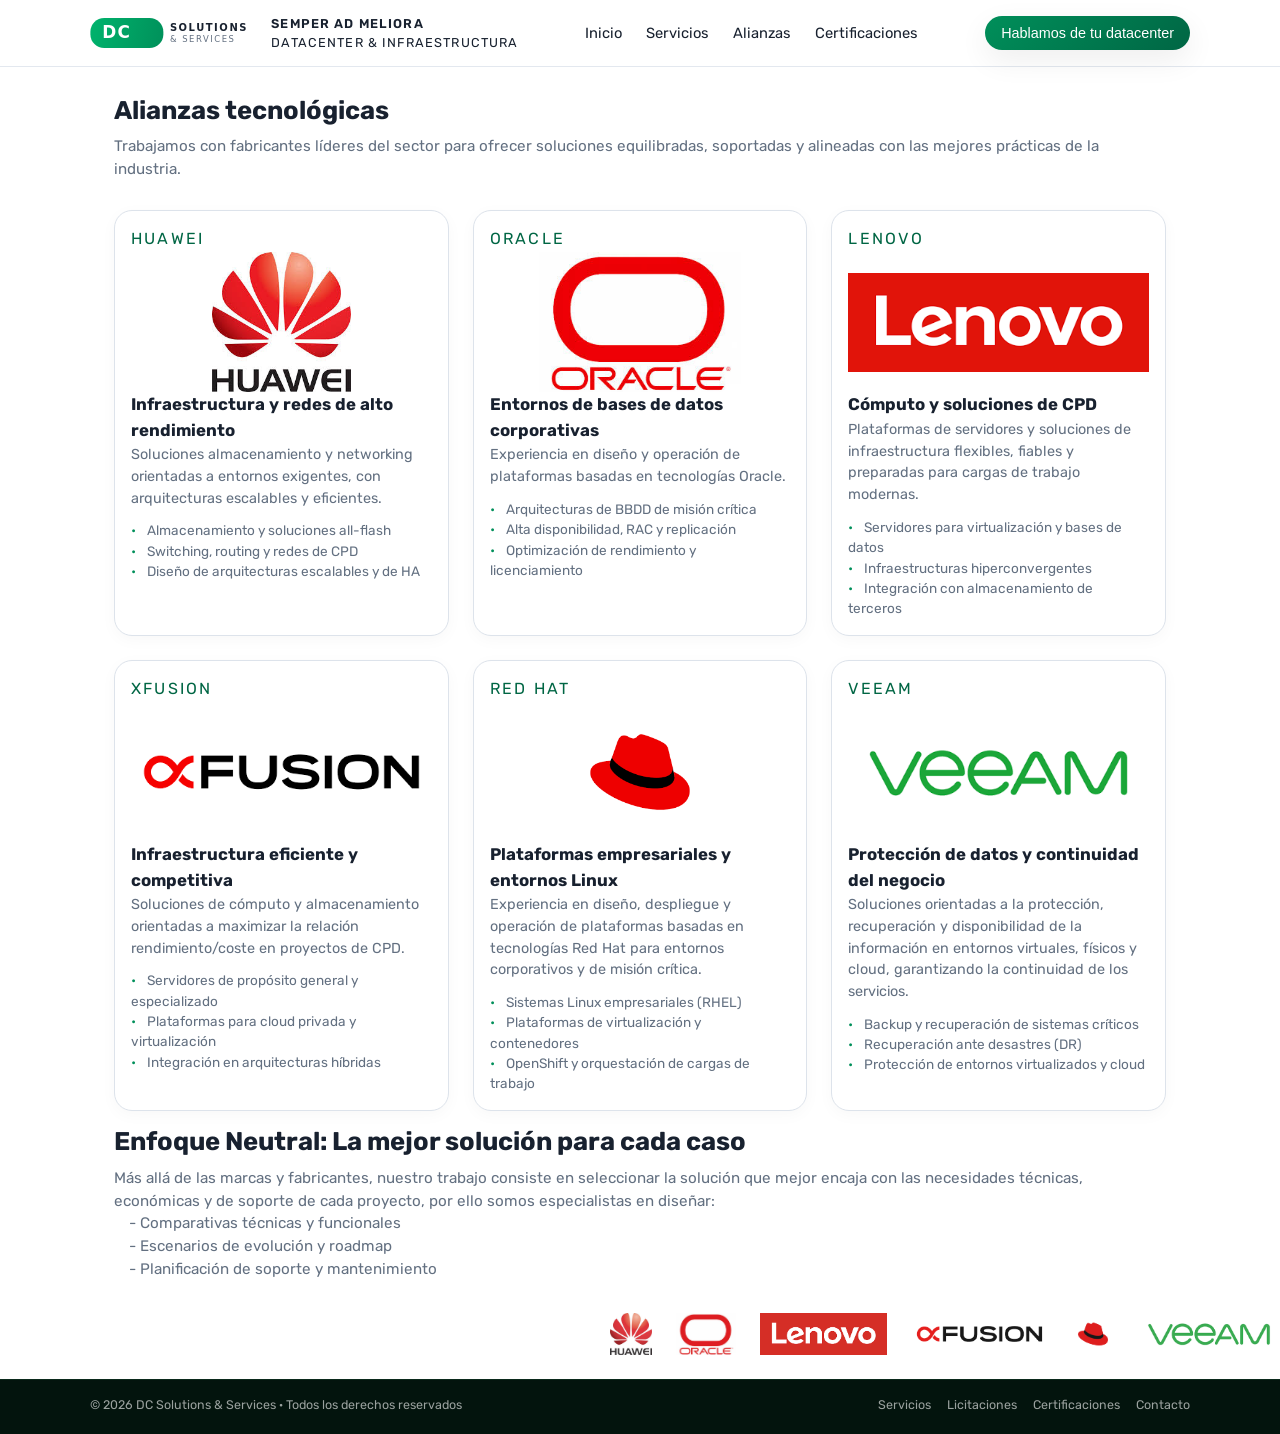
==== alianzas.html @ 4be827ac "Add files via upload" ====
<!DOCTYPE html>
<html lang="es">
<head>
  <meta charset="UTF-8" />
  <title>Alianzas tecnológicas – DC Solutions & Services</title>
  <meta name="viewport" content="width=device-width, initial-scale=1.0" />
  <meta name="description" content="Alianzas y trabajo con fabricantes como Huawei, Oracle, Lenovo y Xfusion para construir soluciones de infraestructura equilibradas." />
  <link rel="preconnect" href="https://fonts.googleapis.com">
  <link rel="preconnect" href="https://fonts.gstatic.com" crossorigin>
  <link href="https://fonts.googleapis.com/css2?family=Rubik:wght@300;400;500;700&display=swap" rel="stylesheet">
  <link rel="stylesheet" href="styles.css" />
</head>
<body>
  <header>
    <div class="container navbar">
      <div class="logo">
        <img src="logo-dcss.svg" alt="DC Solutions &amp; Services" />
        <div class="logo-text">
          <span>Semper Ad Meliora</span>
          <span>Datacenter &amp; Infraestructura</span>
        </div>
      </div>
      <nav>
        <ul>
          <li><a href="index.html">Inicio</a></li>
          <li><a href="servicios.html">Servicios</a></li>
          <li><a href="alianzas.html">Alianzas</a></li>
          <li><a href="certificaciones.html">Certificaciones</a></li>
        </ul>
      </nav>
      <button class="btn-cta" onclick="window.location.href='contacto.html'">
        Hablamos de tu datacenter
      </button>
    </div>
  </header>
  <main>

    <section>
      <div class="container">
        <h1 class="section-title">Alianzas tecnológicas</h1>
        <p class="section-subtitle">
          Trabajamos con fabricantes líderes del sector para ofrecer soluciones equilibradas, soportadas
          y alineadas con las mejores prácticas de la industria.
        </p>

        <div class="grid-3">
          <article class="card">
            <span class="card-tag">Huawei</span>
<div class="alliance-logo-box"><img src="logo-huawei.png" alt="Logo"></div>
            <h3>Infraestructura y redes de alto rendimiento</h3>
            <p>
              Soluciones almacenamiento y networking orientadas a entornos exigentes,
              con arquitecturas escalables y eficientes.
            </p>
            <ul>
              <li>Almacenamiento y soluciones all-flash</li>
              <li>Switching, routing y redes de CPD</li>
			 <li>Diseño de arquitecturas escalables y de HA</li>
            </ul>
          </article>

          <article class="card">
            <span class="card-tag">Oracle</span>
<div class="alliance-logo-box"><img src="logo-oracle.png" alt="Logo"></div>
            <h3>Entornos de bases de datos corporativas</h3>
            <p>
              Experiencia en diseño y operación de plataformas basadas en tecnologías Oracle.
            </p>
            <ul>
              <li>Arquitecturas de BBDD de misión crítica</li>
              <li>Alta disponibilidad, RAC y replicación</li>
              <li>Optimización de rendimiento y licenciamiento</li>
            </ul>
          </article>

          <article class="card">
            <span class="card-tag">Lenovo</span>
<div class="alliance-logo-box"><img src="logo-lenovo.png" alt="Logo"></div>
            <h3>Cómputo y soluciones de CPD</h3>
            <p>
              Plataformas de servidores y soluciones de infraestructura flexibles, fiables y preparadas
              para cargas de trabajo modernas.
            </p>
            <ul>
              <li>Servidores para virtualización y bases de datos</li>
              <li>Infraestructuras hiperconvergentes</li>
              <li>Integración con almacenamiento de terceros</li>
            </ul>
          </article>

          <article class="card">
            <span class="card-tag">Xfusion</span>
<div class="alliance-logo-box"><img src="logo-xfusion.png" alt="Logo"></div>
            <h3>Infraestructura eficiente y competitiva</h3>
            <p>
              Soluciones de cómputo y almacenamiento orientadas a maximizar la relación
              rendimiento/coste en proyectos de CPD.
            </p>
            <ul>
              <li>Servidores de propósito general y especializado</li>
              <li>Plataformas para cloud privada y virtualización</li>
              <li>Integración en arquitecturas híbridas</li>
            </ul>
          </article>
          <article class="card">
            <span class="card-tag">Red Hat</span>
<div class="alliance-logo-box"><img src="logo-redhat.png" alt="Logo"></div>
            <h3>Plataformas empresariales y entornos Linux</h3>
            <p>
              Experiencia en diseño, despliegue y operación de plataformas basadas en tecnologías Red Hat para entornos corporativos y de misión crítica.
            </p>
            <ul>
              <li>Sistemas Linux empresariales (RHEL)</li>
              <li>Plataformas de virtualización y contenedores</li>
              <li>OpenShift y orquestación de cargas de trabajo</li>
            </ul>
          </article>
		            <article class="card">
            <span class="card-tag">Veeam</span>
<div class="alliance-logo-box"><img src="logo-veeam.png" alt="Logo"></div>
            <h3>Protección de datos y continuidad del negocio</h3>
            <p>
              Soluciones orientadas a la protección, recuperación y disponibilidad de la información en entornos virtuales, físicos y cloud, garantizando la continuidad de los servicios.
            </p>
            <ul>
              <li>Backup y recuperación de sistemas críticos</li>
              <li>Recuperación ante desastres (DR)</li>
              <li>Protección de entornos virtualizados y cloud</li>
            </ul>
          </article>
		  
        </div>

	    <h1 class="section-title">Enfoque Neutral: La mejor solución para cada caso</h1>
        <p class="section-subtitle">
              Más allá de las marcas y fabricantes, nuestro trabajo consiste en seleccionar la solución que mejor
              encaja con las necesidades técnicas, económicas y de soporte de cada proyecto, por ello somos especialistas en diseñar:
              <br>&emsp;- Comparativas técnicas y funcionales
              <br>&emsp;- Escenarios de evolución y roadmap
              <br>&emsp;- Planificación de soporte y mantenimiento
            </ul>
            </p>

      </div>
	          <div class="alliances-logos">
          <img src="logo-huawei.png" alt="Huawei" />
          <img src="logo-oracle.png" alt="Oracle" />
          <img src="logo-lenovo.png" alt="Lenovo" />
          <img src="logo-xfusion.png" alt="Xfusion" />
		  <img src="logo-redhat.png" alt="Red Hat" />
          <img src="logo-veeam.png" alt="Veeam" />
        </div>
    </section>

  </main>
  <footer>
    <div class="container footer-inner">
      <div>
        © <span id="year"></span> DC Solutions &amp; Services · Todos los derechos reservados
      </div>
      <div class="footer-links">
        <a href="servicios.html">Servicios</a>
        <a href="licitaciones.html">Licitaciones</a>
        <a href="certificaciones.html">Certificaciones</a>
        <a href="contacto.html">Contacto</a>
      </div>
    </div>
  </footer>
  <script>
    document.getElementById("year").textContent = new Date().getFullYear();
  </script>
</body>
</html>
---- styles.css ----
:root {
  --green-main: #008f5a;
  --green-dark: #006644;
  --bg-light: #f5f7f9;
  --text-main: #18212f;
  --text-soft: #637081;
  --border-soft: #dde3eb;
  --shadow-soft: 0 10px 30px rgba(0,0,0,0.07);
  --radius-lg: 18px;
  --radius-xl: 26px;
  --transition: all 0.25s ease;
}

* {
  box-sizing: border-box;
  margin: 0;
  padding: 0;
}

body {
  font-family: "Rubik", system-ui, -apple-system, BlinkMacSystemFont, "Segoe UI", sans-serif;
  color: var(--text-main);
  background-color: white;
  line-height: 1.5;
}

img {
  max-width: 100%;
  height: auto;
  display: block;
}

a {
  text-decoration: none;
  color: inherit;
}

.container {
  width: 100%;
  max-width: 1100px;
  margin: 0 auto;
  padding: 0 1.5rem;
}

header {
  position: sticky;
  top: 0;
  z-index: 10;
  background: rgba(255,255,255,0.96);
  backdrop-filter: blur(12px);
  border-bottom: 1px solid rgba(221,227,235,0.8);
}

.navbar {
  display: flex;
  align-items: center;
  justify-content: space-between;
  padding: 0.8rem 0;
  gap: 1rem;
}

.logo {
  display: flex;
  align-items: center;
  gap: 0.75rem;
}

.logo img {
  height: 40px;
}

.logo-text {
  display: flex;
  flex-direction: column;
  font-size: 0.8rem;
  text-transform: uppercase;
  letter-spacing: 0.09em;
}

.logo-text span:first-child {
  font-weight: 600;
}

nav ul {
  display: flex;
  gap: 1.5rem;
  list-style: none;
  font-size: 0.92rem;
}

nav a {
  position: relative;
  padding-bottom: 0.15rem;
}

nav a::after {
  content: "";
  position: absolute;
  left: 0;
  bottom: 0;
  width: 0;
  height: 2px;
  border-radius: 999px;
  background: var(--green-main);
  transition: width 0.2s ease;
}

nav a:hover::after {
  width: 100%;
}

.btn-cta {
  padding: 0.55rem 1rem;
  border-radius: 999px;
  border: none;
  background: linear-gradient(135deg, var(--green-main), var(--green-dark));
  color: white;
  font-size: 0.9rem;
  font-weight: 500;
  cursor: pointer;
  box-shadow: var(--shadow-soft);
  transition: var(--transition);
  white-space: nowrap;
}

.btn-cta:hover {
  transform: translateY(-1px);
  box-shadow: 0 14px 36px rgba(0,0,0,0.12);
}

main {
  scroll-behavior: smooth;
}

section {
  padding: 1.5rem 0;
}

/* Hero */
.hero {
  background: radial-gradient(circle at top left, #e0f4ec 0, #ffffff 50%);
}

.hero-grid {
  display: grid;
  grid-template-columns: minmax(0, 1.2fr) minmax(0, 1fr);
  gap: 2rem;
  align-items: center;
  padding: 1rem 0 1rem;
}

.hero-eyebrow {
  text-transform: uppercase;
  font-size: 0.8rem;
  letter-spacing: 0.14em;
  color: var(--green-dark);
  font-weight: 600;
  margin-bottom: 0.4rem;
}

.hero-title {
  font-size: clamp(2.1rem, 3.3vw, 3rem);
  line-height: 1.1;
  margin-bottom: 0.8rem;
}

.hero-title span.dc {
  font-weight: 800;
  color: var(--green-main);
  letter-spacing: 0.05em;
}

.hero-subtitle {
  color: var(--text-soft);
  font-size: 0.98rem;
  max-width: 36rem;
  margin-bottom: 0.9rem;
}

.hero-extra {
  color: var(--text-soft);
  font-size: 0.9rem;
  margin-bottom: 1.5rem;
}

.hero-actions {
  display: flex;
  flex-wrap: wrap;
  gap: 0.8rem;
  align-items: center;
  margin-bottom: 1.5rem;
}

.btn-ghost {
  padding: 0.55rem 1rem;
  border-radius: 999px;
  border: 1px solid var(--border-soft);
  background: white;
  font-size: 0.9rem;
  color: var(--text-soft);
  cursor: pointer;
  transition: var(--transition);
}

.btn-ghost2 {
  font-size: 0.9rem;
  color: var(--text-soft);
  cursor: pointer;
  transition: var(--transition);
  padding: 0.2rem 0.7rem;
  border-radius: 999px;
  background: rgba(0,143,90,0.07);
  border: 1px dashed rgba(0,143,90,0.3);
  box-shadow: var(--shadow-soft);
  transition: var(--transition);
}

.btn-ghost:hover {
  border-color: var(--green-main);
  color: var(--green-dark);
  transform: translateY(-1px);
}

.hero-badges {
  display: flex;
  flex-wrap: wrap;
  gap: 0.7rem;
  font-size: 0.78rem;
  color: var(--text-soft);
}

.hero-badge {
  padding: 0.2rem 0.7rem;
  border-radius: 999px;
  background: rgba(0,143,90,0.07);
  border: 1px dashed rgba(0,143,90,0.3);
}

.hero-card {
  background: white;
  padding: 1.5rem;
  border-radius: var(--radius-xl);
  box-shadow: var(--shadow-soft);
  border: 1px solid rgba(221,227,235,0.7);
}

.hero-card-title {
  font-size: 0.9rem;
  font-weight: 600;
  margin-bottom: 1rem;
  display: flex;
  align-items: center;
  gap: 0.4rem;
}

.dot {
  width: 8px;
  height: 8px;
  border-radius: 999px;
  background: var(--green-main);
}

.hero-metrics {
  display: grid;
  grid-template-columns: repeat(2, minmax(0, 1fr));
  gap: 1rem;
  margin-bottom: 1.2rem;
}

.metric {
  padding: 0.8rem;
  border-radius: 14px;
  background: var(--bg-light);
  font-size: 0.8rem;
}

.metric strong {
  display: block;
  font-size: 1.1rem;
  margin-bottom: 0.1rem;
}

.hero-note {
  font-size: 0.78rem;
  color: var(--text-soft);
}

/* Sections */
.section-title {
  font-size: 1.6rem;
  margin-bottom: 0.4rem;
}

.section-subtitle {
  color: var(--text-soft);
  font-size: 0.95rem;
  /* max-width: 30rem; */
  margin-bottom: 1.8rem;
}

/* Cards / grids */
.grid-3 {
  display: grid;
  grid-template-columns: repeat(3, minmax(0, 1fr));
  gap: 1.5rem;
  margin-bottom: 0.7rem;
}

.card {
  background: white;
  border-radius: var(--radius-lg);
  border: 1px solid var(--border-soft);
  padding: 1rem;
  box-shadow: 0 4px 16px rgba(0,0,0,0.03);
  transition: var(--transition);
}

.card:hover {
  transform: translateY(-4px);
  box-shadow: 0 10px 30px rgba(0,0,0,0.08);
  border-color: rgba(0,143,90,0.35);
}

.card-tag {
  display: inline-block;
  font-size: 1.0rem;
  text-transform: uppercase;
  letter-spacing: 0.14em;
  color: var(--green-dark);
  margin-bottom: 0.1rem;
}

.card h3 {
  font-size: 1.05rem;
  margin-bottom: 0.1rem;
}

.card p {
  font-size: 0.9rem;
  color: var(--text-soft);
  margin-bottom: 0.7rem;
}

.card ul {
  list-style: none;
  font-size: 0.85rem;
  color: var(--text-soft);
}

.card ul li::before {
  content: "•";
  color: var(--green-main);
  display: inline-block;
  width: 1rem;
}

/* Licitaciones / steps */
.licitaciones-bg {
  background: var(--bg-light);
}

.pill-row {
  display: flex;
  flex-wrap: wrap;
  gap: 0.6rem;
  font-size: 0.8rem;
  margin-top: 0.6rem;
}

.pill {
  padding: 0.25rem 0.8rem;
  border-radius: 999px;
  background: white;
  border: 1px dashed var(--border-soft);
}

.steps {
  display: grid;
  grid-template-columns: minmax(0, 1.2fr) minmax(0, 1fr);
  gap: 2rem;
  align-items: flex-start;
}

.steps-list {
  list-style: none;
  counter-reset: steps;
}

.steps-list li {
  counter-increment: steps;
  margin-bottom: 1.1rem;
  padding-left: 2.3rem;
  position: relative;
}

.steps-list li::before {
  content: counter(steps);
  position: absolute;
  left: 0;
  top: 0.1rem;
  width: 1.6rem;
  height: 1.6rem;
  border-radius: 999px;
  background: rgba(0,143,90,0.1);
  color: var(--green-dark);
  display: flex;
  align-items: center;
  justify-content: center;
  font-size: 0.85rem;
  font-weight: 600;
}

.steps-list h3 {
  font-size: 0.98rem;
  margin-bottom: 0.2rem;
}

.steps-list p {
  font-size: 0.9rem;
  color: var(--text-soft);
}

.steps-card {
  background: white;
  padding: 1.4rem;
  border-radius: var(--radius-lg);
  border: 1px solid var(--border-soft);
  box-shadow: var(--shadow-soft);
  font-size: 0.87rem;
  color: var(--text-soft);
}

/* Contacto */
.contact {
  background: #051c13;
  color: white;
}

.contact-grid {
  display: grid;
  grid-template-columns: minmax(0, 1.1fr) minmax(0, 1fr);
  gap: 2rem;
  align-items: flex-start;
}

.contact p {
  color: rgba(255,255,255,0.8);
}

.contact-form {
  background: rgba(0,0,0,0.35);
  border-radius: var(--radius-lg);
  padding: 1.5rem;
  border: 1px solid rgba(255,255,255,0.08);
  box-shadow: 0 12px 32px rgba(0,0,0,0.4);
}

.field {
  margin-bottom: 0.9rem;
}

.field label {
  display: block;
  font-size: 0.8rem;
  margin-bottom: 0.2rem;
  color: rgba(255,255,255,0.9);
}

.field input,
.field textarea {
  width: 100%;
  border-radius: 999px;
  border: 1px solid rgba(255,255,255,0.16);
  background: rgba(2,34,23,0.9);
  color: white;
  padding: 0.55rem 0.9rem;
  font-size: 0.9rem;
  outline: none;
  transition: var(--transition);
}

.field textarea {
  border-radius: 16px;
  min-height: 90px;
  resize: vertical;
  line-height: 1.4;
}

.field input::placeholder,
.field textarea::placeholder {
  color: rgba(255,255,255,0.45);
}

.field input:focus,
.field textarea:focus {
  border-color: var(--green-main);
  box-shadow: 0 0 0 1px var(--green-main);
}

.btn-cta.dark {
  background: linear-gradient(135deg, #00b46d, #00e083);
  box-shadow: 0 12px 28px rgba(0,0,0,0.4);
  width: 100%;
  justify-content: center;
  text-align: center;
  display: inline-block;
  margin-top: 0.2rem;
}

/* Alianzas logos */
.alliances-logos {
  display: flex;
  flex-wrap: wrap;
  gap: 1.5rem;
  align-items: center;
  margin-top: 2rem;
  justify-content: flex-end;
}

.alliances-logos img {
  height: 42px;
  filter: saturate(0.9);
  opacity: 0.9;
  transition: transform 0.2s ease, box-shadow 0.2s ease, opacity 0.2s ease;
}

.alliances-logos img:hover {
  transform: translateY(-2px);
  opacity: 1;
  box-shadow: 0 8px 20px rgba(0,0,0,0.12);
  border-radius: 999px;
}

/* Certificaciones */
.cert-grid {
  display: grid;
  grid-template-columns: repeat(3, minmax(0, 1fr));
  gap: 1.5rem;
}

.cert-logos-row {
  display: flex;
  flex-wrap: wrap;
  gap: 1.2rem;
  align-items: center;
  margin-top: 1.8rem;
  justify-content: flex-end;
}

.cert-logos-row img {
  height: 44px;
  opacity: 0.95;
  transition: transform 0.2s ease, opacity 0.2s ease;
}

.cert-logos-row img:hover {
  transform: translateY(-2px);
  opacity: 1;
}

.alliance-logo-box {
  width: 100%;
  height: 140px;
  display: flex;
  align-items: center;
  justify-content: center;
  margin-bottom: 0rem;
  background: #ffffff;
  border: 0px solid #dde3eb;
  border-radius: 5px;
  padding: 0.0rem;
}
.alliance-logo-box img {
  max-height: 100%;
  max-width: 100%;
  object-fit: contain;
}

/* Footer */
footer {
  border-top: 1px solid #0b2a1c;
  background: #03140d;
  color: rgba(255,255,255,0.6);
  font-size: 0.78rem;
}

.footer-inner {
  padding: 1rem 0 1.2rem;
  display: flex;
  align-items: center;
  justify-content: space-between;
  gap: 1rem;
  flex-wrap: wrap;
}

.footer-links {
  display: flex;
  gap: 1rem;
  flex-wrap: wrap;
}

.footer-links a {
  color: rgba(255,255,255,0.6);
}

/* Responsive */
@media (max-width: 900px) {
  .hero-grid,
  .steps,
  .contact-grid {
    grid-template-columns: minmax(0, 1fr);
  }

  .hero-card {
    margin-top: 0.8rem;
  }

  .grid-3 {
    grid-template-columns: repeat(2, minmax(0, 1fr));
  }

  .cert-grid {
    grid-template-columns: minmax(0, 1fr);
  }
}

@media (max-width: 720px) {
  nav ul {
    display: none;
  }

  .navbar {
    flex-wrap: wrap;
  }

  section {
    padding: 3rem 0;
  }

  .grid-3 {
    grid-template-columns: minmax(0, 1fr);
  }
}
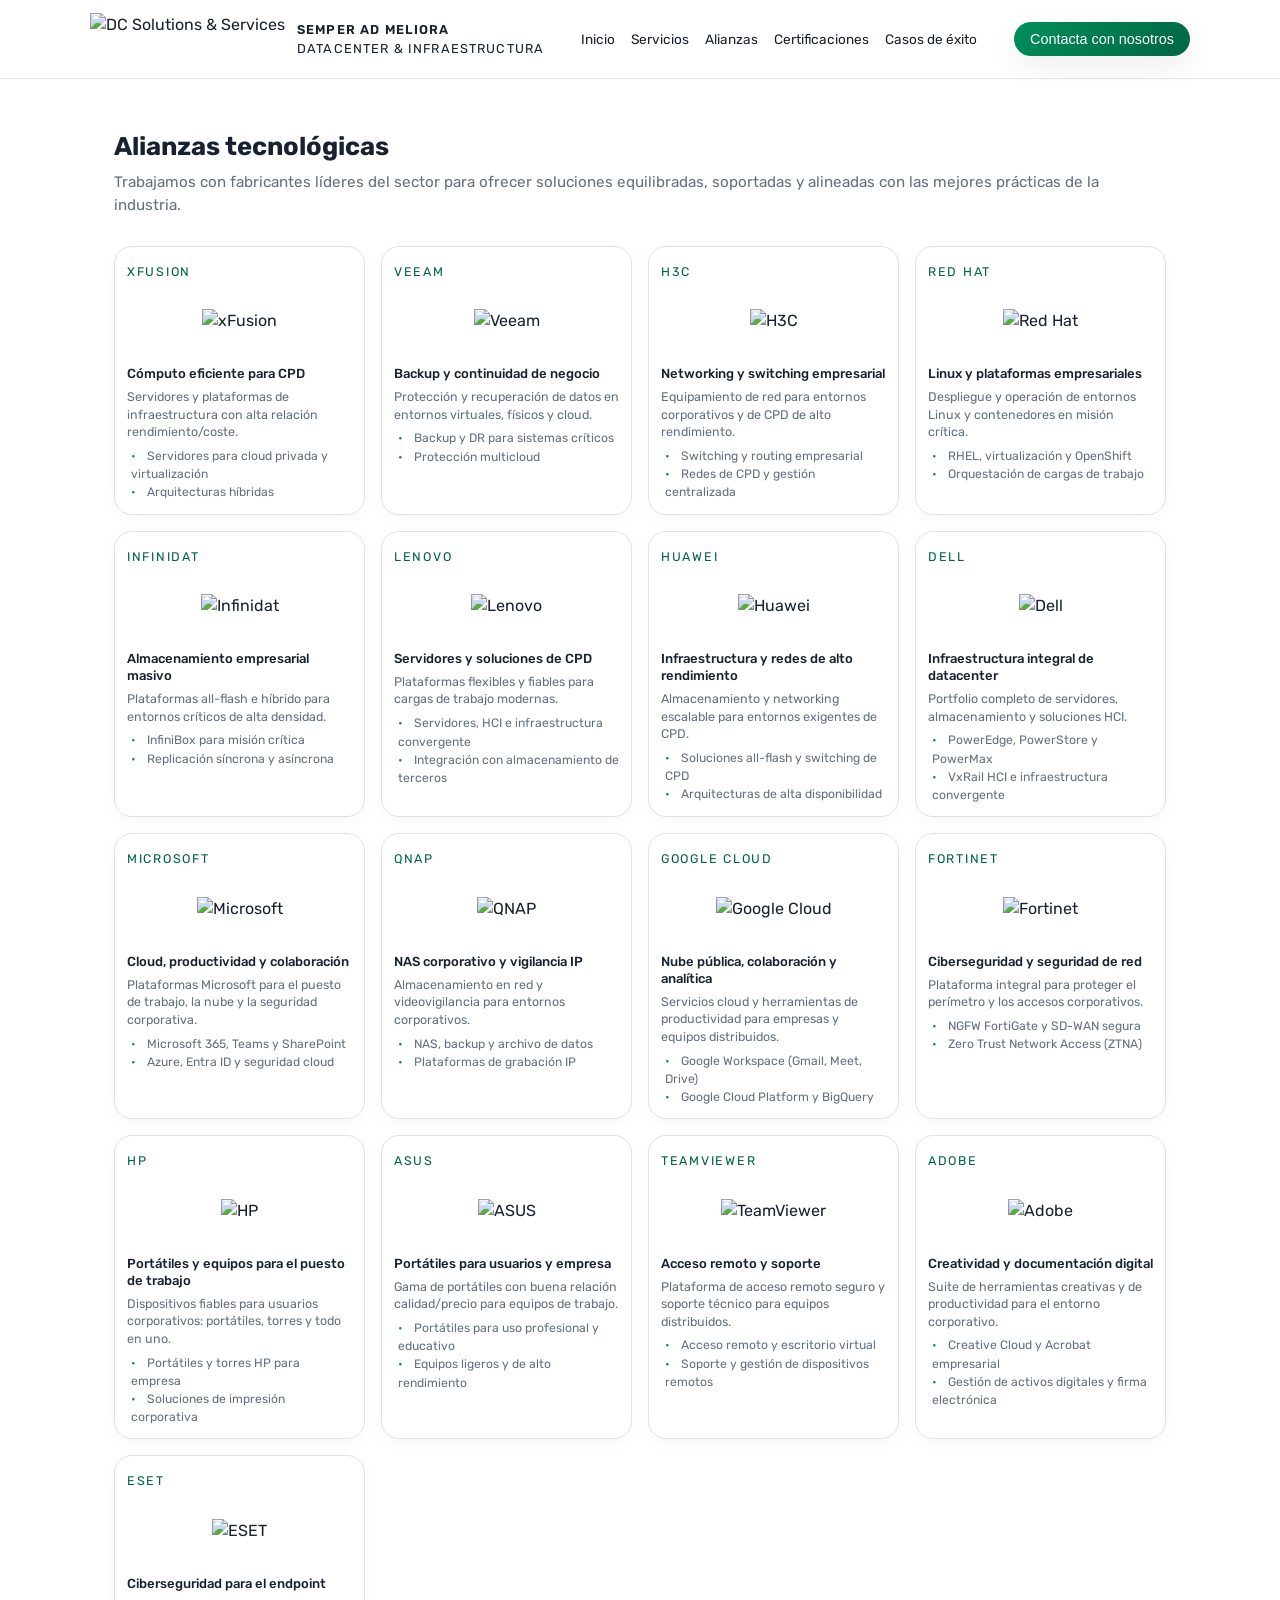
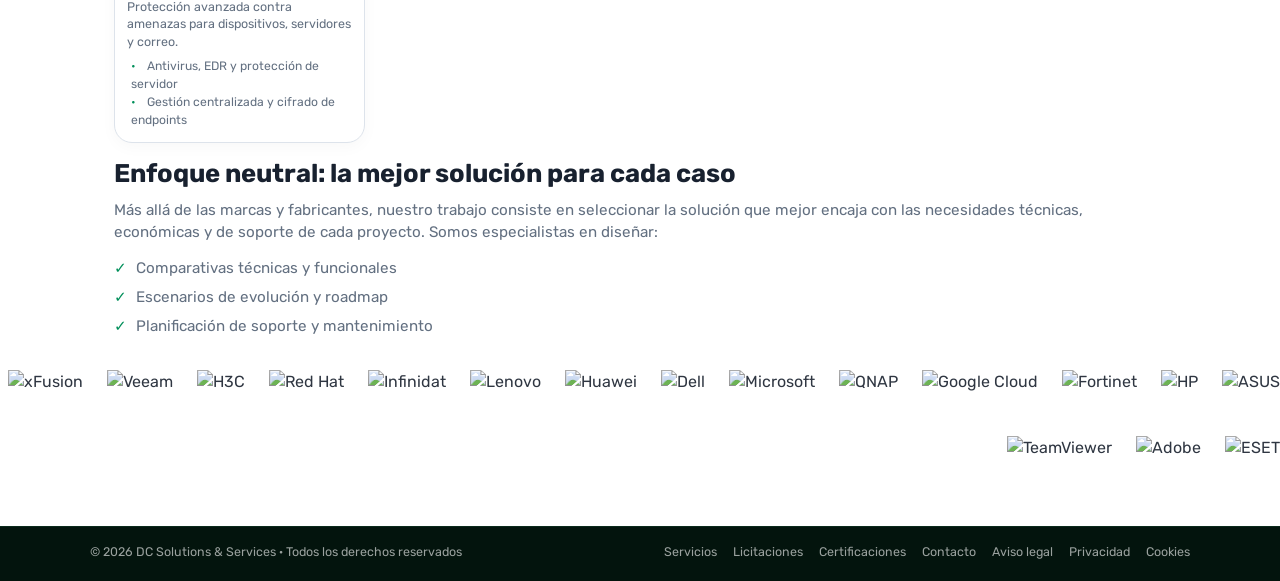
==== commit 62593ed3: "Add files via upload" ====
--- a/alianzas.html
+++ b/alianzas.html
@@ -1,173 +1,386 @@
-<!DOCTYPE html>
-<html lang="es">
-<head>
-  <meta charset="UTF-8" />
-  <title>Alianzas tecnológicas – DC Solutions & Services</title>
-  <meta name="viewport" content="width=device-width, initial-scale=1.0" />
-  <meta name="description" content="Alianzas y trabajo con fabricantes como Huawei, Oracle, Lenovo y Xfusion para construir soluciones de infraestructura equilibradas." />
-  <link rel="preconnect" href="https://fonts.googleapis.com">
-  <link rel="preconnect" href="https://fonts.gstatic.com" crossorigin>
-  <link href="https://fonts.googleapis.com/css2?family=Rubik:wght@300;400;500;700&display=swap" rel="stylesheet">
-  <link rel="stylesheet" href="styles.css" />
-</head>
-<body>
-  <header>
-    <div class="container navbar">
-      <div class="logo">
-        <img src="logo-dcss.svg" alt="DC Solutions &amp; Services" />
-        <div class="logo-text">
-          <span>Semper Ad Meliora</span>
-          <span>Datacenter &amp; Infraestructura</span>
-        </div>
-      </div>
-      <nav>
-        <ul>
-          <li><a href="index.html">Inicio</a></li>
-          <li><a href="servicios.html">Servicios</a></li>
-          <li><a href="alianzas.html">Alianzas</a></li>
-          <li><a href="certificaciones.html">Certificaciones</a></li>
-        </ul>
-      </nav>
-      <button class="btn-cta" onclick="window.location.href='contacto.html'">
-        Hablamos de tu datacenter
-      </button>
-    </div>
-  </header>
-  <main>
-
-    <section>
-      <div class="container">
-        <h1 class="section-title">Alianzas tecnológicas</h1>
-        <p class="section-subtitle">
-          Trabajamos con fabricantes líderes del sector para ofrecer soluciones equilibradas, soportadas
-          y alineadas con las mejores prácticas de la industria.
-        </p>
-
-        <div class="grid-3">
-          <article class="card">
-            <span class="card-tag">Huawei</span>
-<div class="alliance-logo-box"><img src="logo-huawei.png" alt="Logo"></div>
-            <h3>Infraestructura y redes de alto rendimiento</h3>
-            <p>
-              Soluciones almacenamiento y networking orientadas a entornos exigentes,
-              con arquitecturas escalables y eficientes.
-            </p>
-            <ul>
-              <li>Almacenamiento y soluciones all-flash</li>
-              <li>Switching, routing y redes de CPD</li>
-			 <li>Diseño de arquitecturas escalables y de HA</li>
-            </ul>
-          </article>
-
-          <article class="card">
-            <span class="card-tag">Oracle</span>
-<div class="alliance-logo-box"><img src="logo-oracle.png" alt="Logo"></div>
-            <h3>Entornos de bases de datos corporativas</h3>
-            <p>
-              Experiencia en diseño y operación de plataformas basadas en tecnologías Oracle.
-            </p>
-            <ul>
-              <li>Arquitecturas de BBDD de misión crítica</li>
-              <li>Alta disponibilidad, RAC y replicación</li>
-              <li>Optimización de rendimiento y licenciamiento</li>
-            </ul>
-          </article>
-
-          <article class="card">
-            <span class="card-tag">Lenovo</span>
-<div class="alliance-logo-box"><img src="logo-lenovo.png" alt="Logo"></div>
-            <h3>Cómputo y soluciones de CPD</h3>
-            <p>
-              Plataformas de servidores y soluciones de infraestructura flexibles, fiables y preparadas
-              para cargas de trabajo modernas.
-            </p>
-            <ul>
-              <li>Servidores para virtualización y bases de datos</li>
-              <li>Infraestructuras hiperconvergentes</li>
-              <li>Integración con almacenamiento de terceros</li>
-            </ul>
-          </article>
-
-          <article class="card">
-            <span class="card-tag">Xfusion</span>
-<div class="alliance-logo-box"><img src="logo-xfusion.png" alt="Logo"></div>
-            <h3>Infraestructura eficiente y competitiva</h3>
-            <p>
-              Soluciones de cómputo y almacenamiento orientadas a maximizar la relación
-              rendimiento/coste en proyectos de CPD.
-            </p>
-            <ul>
-              <li>Servidores de propósito general y especializado</li>
-              <li>Plataformas para cloud privada y virtualización</li>
-              <li>Integración en arquitecturas híbridas</li>
-            </ul>
-          </article>
-          <article class="card">
-            <span class="card-tag">Red Hat</span>
-<div class="alliance-logo-box"><img src="logo-redhat.png" alt="Logo"></div>
-            <h3>Plataformas empresariales y entornos Linux</h3>
-            <p>
-              Experiencia en diseño, despliegue y operación de plataformas basadas en tecnologías Red Hat para entornos corporativos y de misión crítica.
-            </p>
-            <ul>
-              <li>Sistemas Linux empresariales (RHEL)</li>
-              <li>Plataformas de virtualización y contenedores</li>
-              <li>OpenShift y orquestación de cargas de trabajo</li>
-            </ul>
-          </article>
-		            <article class="card">
-            <span class="card-tag">Veeam</span>
-<div class="alliance-logo-box"><img src="logo-veeam.png" alt="Logo"></div>
-            <h3>Protección de datos y continuidad del negocio</h3>
-            <p>
-              Soluciones orientadas a la protección, recuperación y disponibilidad de la información en entornos virtuales, físicos y cloud, garantizando la continuidad de los servicios.
-            </p>
-            <ul>
-              <li>Backup y recuperación de sistemas críticos</li>
-              <li>Recuperación ante desastres (DR)</li>
-              <li>Protección de entornos virtualizados y cloud</li>
-            </ul>
-          </article>
-		  
-        </div>
-
-	    <h1 class="section-title">Enfoque Neutral: La mejor solución para cada caso</h1>
-        <p class="section-subtitle">
-              Más allá de las marcas y fabricantes, nuestro trabajo consiste en seleccionar la solución que mejor
-              encaja con las necesidades técnicas, económicas y de soporte de cada proyecto, por ello somos especialistas en diseñar:
-              <br>&emsp;- Comparativas técnicas y funcionales
-              <br>&emsp;- Escenarios de evolución y roadmap
-              <br>&emsp;- Planificación de soporte y mantenimiento
-            </ul>
-            </p>
-
-      </div>
-	          <div class="alliances-logos">
-          <img src="logo-huawei.png" alt="Huawei" />
-          <img src="logo-oracle.png" alt="Oracle" />
-          <img src="logo-lenovo.png" alt="Lenovo" />
-          <img src="logo-xfusion.png" alt="Xfusion" />
-		  <img src="logo-redhat.png" alt="Red Hat" />
-          <img src="logo-veeam.png" alt="Veeam" />
-        </div>
-    </section>
-
-  </main>
-  <footer>
-    <div class="container footer-inner">
-      <div>
-        © <span id="year"></span> DC Solutions &amp; Services · Todos los derechos reservados
-      </div>
-      <div class="footer-links">
-        <a href="servicios.html">Servicios</a>
-        <a href="licitaciones.html">Licitaciones</a>
-        <a href="certificaciones.html">Certificaciones</a>
-        <a href="contacto.html">Contacto</a>
-      </div>
-    </div>
-  </footer>
-  <script>
-    document.getElementById("year").textContent = new Date().getFullYear();
-  </script>
-</body>
-</html>
+﻿<!DOCTYPE html>
+<html lang="es">
+<head>
+  <meta charset="UTF-8" />
+  <title>Alianzas tecnológicas – DC Solutions & Services</title>
+  <meta name="viewport" content="width=device-width, initial-scale=1.0" />
+  <meta name="theme-color" content="#008f5a" />
+  <meta name="description" content="Alianzas con fabricantes líderes: Huawei, Dell, Lenovo, xFusion, Red Hat, Veeam, Microsoft, Fortinet, Google Cloud y más para ofrecer soluciones de infraestructura equilibradas." />
+  <link rel="canonical" href="https://dcss.es/alianzas.html" />
+  <meta property="og:type" content="website" />
+  <meta property="og:site_name" content="DC Solutions &amp; Services" />
+  <meta property="og:title" content="Alianzas tecnológicas – DC Solutions & Services" />
+  <meta property="og:description" content="Alianzas con fabricantes líderes: Huawei, Dell, Lenovo, xFusion, Red Hat, Veeam, Microsoft, Fortinet, Google Cloud y más para ofrecer soluciones de infraestructura equilibradas." />
+  <meta property="og:url" content="https://dcss.es/alianzas.html" />
+  <meta property="og:image" content="https://dcss.es/img/og-dcss.png" />
+  <meta name="twitter:card" content="summary_large_image" />
+  <meta name="twitter:image" content="https://dcss.es/img/og-dcss.png" />
+  <meta name="twitter:title" content="Alianzas tecnológicas – DC Solutions & Services" />
+  <meta name="twitter:description" content="Alianzas con fabricantes líderes: Huawei, Dell, Lenovo, xFusion, Red Hat, Veeam, Microsoft, Fortinet, Google Cloud y más para ofrecer soluciones de infraestructura equilibradas." />
+  <link rel="preconnect" href="https://fonts.googleapis.com">
+  <link rel="preconnect" href="https://fonts.gstatic.com" crossorigin>
+  <link href="https://fonts.googleapis.com/css2?family=Rubik:wght@300;400;500;700&display=swap" rel="stylesheet">
+  <link rel="stylesheet" href="styles.css" />
+  <link rel="icon" type="image/svg+xml" href="img/favicon.svg">
+  <link rel="icon" type="image/png" href="img/favicon.png">
+  <style>
+    .grid-4 {
+      display: grid;
+      grid-template-columns: repeat(4, minmax(0, 1fr));
+      gap: 1rem;
+      margin-bottom: 0.7rem;
+    }
+    .card-sm {
+      padding: 0.75rem;
+    }
+    .card-sm .card-tag {
+      font-size: 0.78rem;
+      margin-bottom: 0.25rem;
+    }
+    .card-sm h3 {
+      font-size: 0.82rem;
+      font-weight: 500;
+      margin-bottom: 0.35rem;
+      line-height: 1.3;
+    }
+    .card-sm p {
+      font-size: 0.78rem;
+      margin-bottom: 0.4rem;
+      line-height: 1.4;
+    }
+    .card-sm ul {
+      font-size: 0.76rem;
+    }
+    .alliance-logo-box-sm {
+      width: 100%;
+      height: 72px;
+      display: flex;
+      align-items: center;
+      justify-content: center;
+      margin-bottom: 0.5rem;
+      background: #ffffff;
+      border-radius: 5px;
+    }
+    .alliance-logo-box-sm img {
+      max-height: 100%;
+      max-width: 100%;
+      object-fit: contain;
+    }
+    @media (max-width: 900px) {
+      .grid-4 { grid-template-columns: repeat(2, minmax(0, 1fr)); }
+    }
+    @media (max-width: 480px) {
+      .grid-4 { grid-template-columns: minmax(0, 1fr); }
+    }
+  </style>
+</head>
+<body>
+  <header>
+    <div class="container navbar">
+      <div class="logo">
+        <img src="img/logo-dcss.svg" alt="DC Solutions &amp; Services" />
+        <div class="logo-text">
+          <span>Semper Ad Meliora</span>
+          <span>Datacenter &amp; Infraestructura</span>
+        </div>
+      </div>
+      <nav>
+        <ul>
+          <li><a href="index.html">Inicio</a></li>
+          <li><a href="servicios.html">Servicios</a></li>
+          <li><a href="alianzas.html">Alianzas</a></li>
+          <li><a href="certificaciones.html">Certificaciones</a></li>
+          <li><a href="casos-exito.html">Casos de éxito</a></li>
+        </ul>
+      </nav>
+      <button class="nav-toggle" aria-label="Abrir menú" aria-expanded="false">
+        <span></span><span></span><span></span>
+      </button>
+      <button class="btn-cta nav-cta" onclick="window.location.href='contacto.html'">
+        Contacta con nosotros
+      </button>
+    </div>
+  </header>
+  <main>
+
+    <section>
+      <div class="container">
+        <h1 class="section-title">Alianzas tecnológicas</h1>
+        <p class="section-subtitle">
+          Trabajamos con fabricantes líderes del sector para ofrecer soluciones equilibradas, soportadas
+          y alineadas con las mejores prácticas de la industria.
+        </p>
+
+        <div class="grid-4">
+
+          <article class="card card-sm">
+            <span class="card-tag">xFusion</span>
+            <div class="alliance-logo-box-sm"><img loading="lazy" src="img/logo-xfusion.png" alt="xFusion"></div>
+            <h3>Cómputo eficiente para CPD</h3>
+            <p>Servidores y plataformas de infraestructura con alta relación rendimiento/coste.</p>
+            <ul>
+              <li>Servidores para cloud privada y virtualización</li>
+              <li>Arquitecturas híbridas</li>
+            </ul>
+          </article>
+
+          <article class="card card-sm">
+            <span class="card-tag">Veeam</span>
+            <div class="alliance-logo-box-sm"><img loading="lazy" src="img/logo-veeam.png" alt="Veeam"></div>
+            <h3>Backup y continuidad de negocio</h3>
+            <p>Protección y recuperación de datos en entornos virtuales, físicos y cloud.</p>
+            <ul>
+              <li>Backup y DR para sistemas críticos</li>
+              <li>Protección multicloud</li>
+            </ul>
+          </article>
+
+          <article class="card card-sm">
+            <span class="card-tag">H3C</span>
+            <div class="alliance-logo-box-sm"><img loading="lazy" src="img/logo-h3c.png" alt="H3C"></div>
+            <h3>Networking y switching empresarial</h3>
+            <p>Equipamiento de red para entornos corporativos y de CPD de alto rendimiento.</p>
+            <ul>
+              <li>Switching y routing empresarial</li>
+              <li>Redes de CPD y gestión centralizada</li>
+            </ul>
+          </article>
+
+          <article class="card card-sm">
+            <span class="card-tag">Red Hat</span>
+            <div class="alliance-logo-box-sm"><img loading="lazy" src="img/logo-redhat.png" alt="Red Hat"></div>
+            <h3>Linux y plataformas empresariales</h3>
+            <p>Despliegue y operación de entornos Linux y contenedores en misión crítica.</p>
+            <ul>
+              <li>RHEL, virtualización y OpenShift</li>
+              <li>Orquestación de cargas de trabajo</li>
+            </ul>
+          </article>
+
+          <article class="card card-sm">
+            <span class="card-tag">Infinidat</span>
+            <div class="alliance-logo-box-sm"><img loading="lazy" src="img/logo-infinidat.png" alt="Infinidat"></div>
+            <h3>Almacenamiento empresarial masivo</h3>
+            <p>Plataformas all-flash e híbrido para entornos críticos de alta densidad.</p>
+            <ul>
+              <li>InfiniBox para misión crítica</li>
+              <li>Replicación síncrona y asíncrona</li>
+            </ul>
+          </article>
+
+          <article class="card card-sm">
+            <span class="card-tag">Lenovo</span>
+            <div class="alliance-logo-box-sm"><img loading="lazy" src="img/logo-lenovo.png" alt="Lenovo"></div>
+            <h3>Servidores y soluciones de CPD</h3>
+            <p>Plataformas flexibles y fiables para cargas de trabajo modernas.</p>
+            <ul>
+              <li>Servidores, HCI e infraestructura convergente</li>
+              <li>Integración con almacenamiento de terceros</li>
+            </ul>
+          </article>
+
+          <article class="card card-sm">
+            <span class="card-tag">Huawei</span>
+            <div class="alliance-logo-box-sm"><img loading="lazy" src="img/logo-huawei.png" alt="Huawei"></div>
+            <h3>Infraestructura y redes de alto rendimiento</h3>
+            <p>Almacenamiento y networking escalable para entornos exigentes de CPD.</p>
+            <ul>
+              <li>Soluciones all-flash y switching de CPD</li>
+              <li>Arquitecturas de alta disponibilidad</li>
+            </ul>
+          </article>
+
+          <article class="card card-sm">
+            <span class="card-tag">Dell</span>
+            <div class="alliance-logo-box-sm"><img loading="lazy" src="img/logo-dell.png" alt="Dell"></div>
+            <h3>Infraestructura integral de datacenter</h3>
+            <p>Portfolio completo de servidores, almacenamiento y soluciones HCI.</p>
+            <ul>
+              <li>PowerEdge, PowerStore y PowerMax</li>
+              <li>VxRail HCI e infraestructura convergente</li>
+            </ul>
+          </article>
+
+          <article class="card card-sm">
+            <span class="card-tag">Microsoft</span>
+            <div class="alliance-logo-box-sm"><img loading="lazy" src="img/logo-microsoft.png" alt="Microsoft"></div>
+            <h3>Cloud, productividad y colaboración</h3>
+            <p>Plataformas Microsoft para el puesto de trabajo, la nube y la seguridad corporativa.</p>
+            <ul>
+              <li>Microsoft 365, Teams y SharePoint</li>
+              <li>Azure, Entra ID y seguridad cloud</li>
+            </ul>
+          </article>
+
+          <article class="card card-sm">
+            <span class="card-tag">QNAP</span>
+            <div class="alliance-logo-box-sm"><img loading="lazy" src="img/logo-qnap.png" alt="QNAP"></div>
+            <h3>NAS corporativo y vigilancia IP</h3>
+            <p>Almacenamiento en red y videovigilancia para entornos corporativos.</p>
+            <ul>
+              <li>NAS, backup y archivo de datos</li>
+              <li>Plataformas de grabación IP</li>
+            </ul>
+          </article>
+
+          <article class="card card-sm">
+            <span class="card-tag">Google Cloud</span>
+            <div class="alliance-logo-box-sm"><img loading="lazy" src="img/logo-googlecloud.png" alt="Google Cloud"></div>
+            <h3>Nube pública, colaboración y analítica</h3>
+            <p>Servicios cloud y herramientas de productividad para empresas y equipos distribuidos.</p>
+            <ul>
+              <li>Google Workspace (Gmail, Meet, Drive)</li>
+              <li>Google Cloud Platform y BigQuery</li>
+            </ul>
+          </article>
+
+          <article class="card card-sm">
+            <span class="card-tag">Fortinet</span>
+            <div class="alliance-logo-box-sm"><img loading="lazy" src="img/logo-fortinet.png" alt="Fortinet"></div>
+            <h3>Ciberseguridad y seguridad de red</h3>
+            <p>Plataforma integral para proteger el perímetro y los accesos corporativos.</p>
+            <ul>
+              <li>NGFW FortiGate y SD-WAN segura</li>
+              <li>Zero Trust Network Access (ZTNA)</li>
+            </ul>
+          </article>
+
+          <article class="card card-sm">
+            <span class="card-tag">HP</span>
+            <div class="alliance-logo-box-sm"><img loading="lazy" src="img/logo-hp.png" alt="HP"></div>
+            <h3>Portátiles y equipos para el puesto de trabajo</h3>
+            <p>Dispositivos fiables para usuarios corporativos: portátiles, torres y todo en uno.</p>
+            <ul>
+              <li>Portátiles y torres HP para empresa</li>
+              <li>Soluciones de impresión corporativa</li>
+            </ul>
+          </article>
+
+          <article class="card card-sm">
+            <span class="card-tag">ASUS</span>
+            <div class="alliance-logo-box-sm"><img loading="lazy" src="img/logo-asus.png" alt="ASUS"></div>
+            <h3>Portátiles para usuarios y empresa</h3>
+            <p>Gama de portátiles con buena relación calidad/precio para equipos de trabajo.</p>
+            <ul>
+              <li>Portátiles para uso profesional y educativo</li>
+              <li>Equipos ligeros y de alto rendimiento</li>
+            </ul>
+          </article>
+
+          <article class="card card-sm">
+            <span class="card-tag">TeamViewer</span>
+            <div class="alliance-logo-box-sm"><img loading="lazy" src="img/logo-teamviewer.png" alt="TeamViewer"></div>
+            <h3>Acceso remoto y soporte</h3>
+            <p>Plataforma de acceso remoto seguro y soporte técnico para equipos distribuidos.</p>
+            <ul>
+              <li>Acceso remoto y escritorio virtual</li>
+              <li>Soporte y gestión de dispositivos remotos</li>
+            </ul>
+          </article>
+
+          <article class="card card-sm">
+            <span class="card-tag">Adobe</span>
+            <div class="alliance-logo-box-sm"><img loading="lazy" src="img/logo-adobe.png" alt="Adobe"></div>
+            <h3>Creatividad y documentación digital</h3>
+            <p>Suite de herramientas creativas y de productividad para el entorno corporativo.</p>
+            <ul>
+              <li>Creative Cloud y Acrobat empresarial</li>
+              <li>Gestión de activos digitales y firma electrónica</li>
+            </ul>
+          </article>
+
+          <article class="card card-sm">
+            <span class="card-tag">ESET</span>
+            <div class="alliance-logo-box-sm"><img loading="lazy" src="img/logo-eset.png" alt="ESET"></div>
+            <h3>Ciberseguridad para el endpoint</h3>
+            <p>Protección avanzada contra amenazas para dispositivos, servidores y correo.</p>
+            <ul>
+              <li>Antivirus, EDR y protección de servidor</li>
+              <li>Gestión centralizada y cifrado de endpoints</li>
+            </ul>
+          </article>
+
+        </div>
+
+        <h2 class="section-title">Enfoque neutral: la mejor solución para cada caso</h2>
+        <p class="section-subtitle">
+          Más allá de las marcas y fabricantes, nuestro trabajo consiste en seleccionar la solución que mejor
+          encaja con las necesidades técnicas, económicas y de soporte de cada proyecto. Somos especialistas en diseñar:
+        </p>
+        <ul class="neutral-list">
+          <li>Comparativas técnicas y funcionales</li>
+          <li>Escenarios de evolución y roadmap</li>
+          <li>Planificación de soporte y mantenimiento</li>
+        </ul>
+
+      </div>
+      <div class="alliances-logos">
+        <img loading="lazy" src="img/logo-xfusion.png" alt="xFusion" />
+        <img loading="lazy" src="img/logo-veeam.png" alt="Veeam" />
+        <img loading="lazy" src="img/logo-h3c.png" alt="H3C" />
+        <img loading="lazy" src="img/logo-redhat.png" alt="Red Hat" />
+        <img loading="lazy" src="img/logo-infinidat.png" alt="Infinidat" />
+        <img loading="lazy" src="img/logo-lenovo.png" alt="Lenovo" />
+        <img loading="lazy" src="img/logo-huawei.png" alt="Huawei" />
+        <img loading="lazy" src="img/logo-dell.png" alt="Dell" />
+        <img loading="lazy" src="img/logo-microsoft.png" alt="Microsoft" />
+        <img loading="lazy" src="img/logo-qnap.png" alt="QNAP" />
+        <img loading="lazy" src="img/logo-googlecloud.png" alt="Google Cloud" />
+        <img loading="lazy" src="img/logo-fortinet.png" alt="Fortinet" />
+        <img loading="lazy" src="img/logo-hp.png" alt="HP" />
+        <img loading="lazy" src="img/logo-asus.png" alt="ASUS" />
+        <img loading="lazy" src="img/logo-teamviewer.png" alt="TeamViewer" />
+        <img loading="lazy" src="img/logo-adobe.png" alt="Adobe" />
+        <img loading="lazy" src="img/logo-eset.png" alt="ESET" />
+      </div>
+    </section>
+
+  </main>
+  <footer>
+    <div class="container footer-inner">
+      <div>
+        © <span id="year"></span> DC Solutions &amp; Services · Todos los derechos reservados
+      </div>
+      <div class="footer-links">
+        <a href="servicios.html">Servicios</a>
+        <a href="licitaciones.html">Licitaciones</a>
+        <a href="certificaciones.html">Certificaciones</a>
+        <a href="contacto.html">Contacto</a>
+        <a href="aviso-legal.html">Aviso legal</a>
+        <a href="privacidad.html">Privacidad</a>
+        <a href="cookies.html">Cookies</a>
+      </div>
+    </div>
+  </footer>
+  <script>
+    document.getElementById("year").textContent = new Date().getFullYear();
+
+    const navToggle = document.querySelector(".nav-toggle");
+    const navUl = document.querySelector("nav ul");
+    if (navToggle && navUl) {
+      navToggle.addEventListener("click", () => {
+        const open = navUl.classList.toggle("open");
+        navToggle.classList.toggle("open", open);
+        navToggle.setAttribute("aria-expanded", open);
+        navToggle.setAttribute("aria-label", open ? "Cerrar menú" : "Abrir menú");
+      });
+      document.addEventListener("click", (e) => {
+        if (!e.target.closest("header")) {
+          navUl.classList.remove("open");
+          navToggle.classList.remove("open");
+          navToggle.setAttribute("aria-expanded", "false");
+        }
+      });
+    }
+  </script>
+</body>
+</html>
+
+
+
+
+
+
+
+
+
--- a/styles.css
+++ b/styles.css
@@ -1,644 +1,834 @@
-
-:root {
-  --green-main: #008f5a;
-  --green-dark: #006644;
-  --bg-light: #f5f7f9;
-  --text-main: #18212f;
-  --text-soft: #637081;
-  --border-soft: #dde3eb;
-  --shadow-soft: 0 10px 30px rgba(0,0,0,0.07);
-  --radius-lg: 18px;
-  --radius-xl: 26px;
-  --transition: all 0.25s ease;
-}
-
-* {
-  box-sizing: border-box;
-  margin: 0;
-  padding: 0;
-}
-
-body {
-  font-family: "Rubik", system-ui, -apple-system, BlinkMacSystemFont, "Segoe UI", sans-serif;
-  color: var(--text-main);
-  background-color: white;
-  line-height: 1.5;
-}
-
-img {
-  max-width: 100%;
-  height: auto;
-  display: block;
-}
-
-a {
-  text-decoration: none;
-  color: inherit;
-}
-
-.container {
-  width: 100%;
-  max-width: 1100px;
-  margin: 0 auto;
-  padding: 0 1.5rem;
-}
-
-header {
-  position: sticky;
-  top: 0;
-  z-index: 10;
-  background: rgba(255,255,255,0.96);
-  backdrop-filter: blur(12px);
-  border-bottom: 1px solid rgba(221,227,235,0.8);
-}
-
-.navbar {
-  display: flex;
-  align-items: center;
-  justify-content: space-between;
-  padding: 0.8rem 0;
-  gap: 1rem;
-}
-
-.logo {
-  display: flex;
-  align-items: center;
-  gap: 0.75rem;
-}
-
-.logo img {
-  height: 40px;
-}
-
-.logo-text {
-  display: flex;
-  flex-direction: column;
-  font-size: 0.8rem;
-  text-transform: uppercase;
-  letter-spacing: 0.09em;
-}
-
-.logo-text span:first-child {
-  font-weight: 600;
-}
-
-nav ul {
-  display: flex;
-  gap: 1.5rem;
-  list-style: none;
-  font-size: 0.92rem;
-}
-
-nav a {
-  position: relative;
-  padding-bottom: 0.15rem;
-}
-
-nav a::after {
-  content: "";
-  position: absolute;
-  left: 0;
-  bottom: 0;
-  width: 0;
-  height: 2px;
-  border-radius: 999px;
-  background: var(--green-main);
-  transition: width 0.2s ease;
-}
-
-nav a:hover::after {
-  width: 100%;
-}
-
-.btn-cta {
-  padding: 0.55rem 1rem;
-  border-radius: 999px;
-  border: none;
-  background: linear-gradient(135deg, var(--green-main), var(--green-dark));
-  color: white;
-  font-size: 0.9rem;
-  font-weight: 500;
-  cursor: pointer;
-  box-shadow: var(--shadow-soft);
-  transition: var(--transition);
-  white-space: nowrap;
-}
-
-.btn-cta:hover {
-  transform: translateY(-1px);
-  box-shadow: 0 14px 36px rgba(0,0,0,0.12);
-}
-
-main {
-  scroll-behavior: smooth;
-}
-
-section {
-  padding: 1.5rem 0;
-}
-
-/* Hero */
-.hero {
-  background: radial-gradient(circle at top left, #e0f4ec 0, #ffffff 50%);
-}
-
-.hero-grid {
-  display: grid;
-  grid-template-columns: minmax(0, 1.2fr) minmax(0, 1fr);
-  gap: 2rem;
-  align-items: center;
-  padding: 1rem 0 1rem;
-}
-
-.hero-eyebrow {
-  text-transform: uppercase;
-  font-size: 0.8rem;
-  letter-spacing: 0.14em;
-  color: var(--green-dark);
-  font-weight: 600;
-  margin-bottom: 0.4rem;
-}
-
-.hero-title {
-  font-size: clamp(2.1rem, 3.3vw, 3rem);
-  line-height: 1.1;
-  margin-bottom: 0.8rem;
-}
-
-.hero-title span.dc {
-  font-weight: 800;
-  color: var(--green-main);
-  letter-spacing: 0.05em;
-}
-
-.hero-subtitle {
-  color: var(--text-soft);
-  font-size: 0.98rem;
-  max-width: 36rem;
-  margin-bottom: 0.9rem;
-}
-
-.hero-extra {
-  color: var(--text-soft);
-  font-size: 0.9rem;
-  margin-bottom: 1.5rem;
-}
-
-.hero-actions {
-  display: flex;
-  flex-wrap: wrap;
-  gap: 0.8rem;
-  align-items: center;
-  margin-bottom: 1.5rem;
-}
-
-.btn-ghost {
-  padding: 0.55rem 1rem;
-  border-radius: 999px;
-  border: 1px solid var(--border-soft);
-  background: white;
-  font-size: 0.9rem;
-  color: var(--text-soft);
-  cursor: pointer;
-  transition: var(--transition);
-}
-
-.btn-ghost2 {
-  font-size: 0.9rem;
-  color: var(--text-soft);
-  cursor: pointer;
-  transition: var(--transition);
-  padding: 0.2rem 0.7rem;
-  border-radius: 999px;
-  background: rgba(0,143,90,0.07);
-  border: 1px dashed rgba(0,143,90,0.3);
-  box-shadow: var(--shadow-soft);
-  transition: var(--transition);
-}
-
-.btn-ghost:hover {
-  border-color: var(--green-main);
-  color: var(--green-dark);
-  transform: translateY(-1px);
-}
-
-.hero-badges {
-  display: flex;
-  flex-wrap: wrap;
-  gap: 0.7rem;
-  font-size: 0.78rem;
-  color: var(--text-soft);
-}
-
-.hero-badge {
-  padding: 0.2rem 0.7rem;
-  border-radius: 999px;
-  background: rgba(0,143,90,0.07);
-  border: 1px dashed rgba(0,143,90,0.3);
-}
-
-.hero-card {
-  background: white;
-  padding: 1.5rem;
-  border-radius: var(--radius-xl);
-  box-shadow: var(--shadow-soft);
-  border: 1px solid rgba(221,227,235,0.7);
-}
-
-.hero-card-title {
-  font-size: 0.9rem;
-  font-weight: 600;
-  margin-bottom: 1rem;
-  display: flex;
-  align-items: center;
-  gap: 0.4rem;
-}
-
-.dot {
-  width: 8px;
-  height: 8px;
-  border-radius: 999px;
-  background: var(--green-main);
-}
-
-.hero-metrics {
-  display: grid;
-  grid-template-columns: repeat(2, minmax(0, 1fr));
-  gap: 1rem;
-  margin-bottom: 1.2rem;
-}
-
-.metric {
-  padding: 0.8rem;
-  border-radius: 14px;
-  background: var(--bg-light);
-  font-size: 0.8rem;
-}
-
-.metric strong {
-  display: block;
-  font-size: 1.1rem;
-  margin-bottom: 0.1rem;
-}
-
-.hero-note {
-  font-size: 0.78rem;
-  color: var(--text-soft);
-}
-
-/* Sections */
-.section-title {
-  font-size: 1.6rem;
-  margin-bottom: 0.4rem;
-}
-
-.section-subtitle {
-  color: var(--text-soft);
-  font-size: 0.95rem;
-  /* max-width: 30rem; */
-  margin-bottom: 1.8rem;
-}
-
-/* Cards / grids */
-.grid-3 {
-  display: grid;
-  grid-template-columns: repeat(3, minmax(0, 1fr));
-  gap: 1.5rem;
-  margin-bottom: 0.7rem;
-}
-
-.card {
-  background: white;
-  border-radius: var(--radius-lg);
-  border: 1px solid var(--border-soft);
-  padding: 1rem;
-  box-shadow: 0 4px 16px rgba(0,0,0,0.03);
-  transition: var(--transition);
-}
-
-.card:hover {
-  transform: translateY(-4px);
-  box-shadow: 0 10px 30px rgba(0,0,0,0.08);
-  border-color: rgba(0,143,90,0.35);
-}
-
-.card-tag {
-  display: inline-block;
-  font-size: 1.0rem;
-  text-transform: uppercase;
-  letter-spacing: 0.14em;
-  color: var(--green-dark);
-  margin-bottom: 0.1rem;
-}
-
-.card h3 {
-  font-size: 1.05rem;
-  margin-bottom: 0.1rem;
-}
-
-.card p {
-  font-size: 0.9rem;
-  color: var(--text-soft);
-  margin-bottom: 0.7rem;
-}
-
-.card ul {
-  list-style: none;
-  font-size: 0.85rem;
-  color: var(--text-soft);
-}
-
-.card ul li::before {
-  content: "•";
-  color: var(--green-main);
-  display: inline-block;
-  width: 1rem;
-}
-
-/* Licitaciones / steps */
-.licitaciones-bg {
-  background: var(--bg-light);
-}
-
-.pill-row {
-  display: flex;
-  flex-wrap: wrap;
-  gap: 0.6rem;
-  font-size: 0.8rem;
-  margin-top: 0.6rem;
-}
-
-.pill {
-  padding: 0.25rem 0.8rem;
-  border-radius: 999px;
-  background: white;
-  border: 1px dashed var(--border-soft);
-}
-
-.steps {
-  display: grid;
-  grid-template-columns: minmax(0, 1.2fr) minmax(0, 1fr);
-  gap: 2rem;
-  align-items: flex-start;
-}
-
-.steps-list {
-  list-style: none;
-  counter-reset: steps;
-}
-
-.steps-list li {
-  counter-increment: steps;
-  margin-bottom: 1.1rem;
-  padding-left: 2.3rem;
-  position: relative;
-}
-
-.steps-list li::before {
-  content: counter(steps);
-  position: absolute;
-  left: 0;
-  top: 0.1rem;
-  width: 1.6rem;
-  height: 1.6rem;
-  border-radius: 999px;
-  background: rgba(0,143,90,0.1);
-  color: var(--green-dark);
-  display: flex;
-  align-items: center;
-  justify-content: center;
-  font-size: 0.85rem;
-  font-weight: 600;
-}
-
-.steps-list h3 {
-  font-size: 0.98rem;
-  margin-bottom: 0.2rem;
-}
-
-.steps-list p {
-  font-size: 0.9rem;
-  color: var(--text-soft);
-}
-
-.steps-card {
-  background: white;
-  padding: 1.4rem;
-  border-radius: var(--radius-lg);
-  border: 1px solid var(--border-soft);
-  box-shadow: var(--shadow-soft);
-  font-size: 0.87rem;
-  color: var(--text-soft);
-}
-
-/* Contacto */
-.contact {
-  background: #051c13;
-  color: white;
-}
-
-.contact-grid {
-  display: grid;
-  grid-template-columns: minmax(0, 1.1fr) minmax(0, 1fr);
-  gap: 2rem;
-  align-items: flex-start;
-}
-
-.contact p {
-  color: rgba(255,255,255,0.8);
-}
-
-.contact-form {
-  background: rgba(0,0,0,0.35);
-  border-radius: var(--radius-lg);
-  padding: 1.5rem;
-  border: 1px solid rgba(255,255,255,0.08);
-  box-shadow: 0 12px 32px rgba(0,0,0,0.4);
-}
-
-.field {
-  margin-bottom: 0.9rem;
-}
-
-.field label {
-  display: block;
-  font-size: 0.8rem;
-  margin-bottom: 0.2rem;
-  color: rgba(255,255,255,0.9);
-}
-
-.field input,
-.field textarea {
-  width: 100%;
-  border-radius: 999px;
-  border: 1px solid rgba(255,255,255,0.16);
-  background: rgba(2,34,23,0.9);
-  color: white;
-  padding: 0.55rem 0.9rem;
-  font-size: 0.9rem;
-  outline: none;
-  transition: var(--transition);
-}
-
-.field textarea {
-  border-radius: 16px;
-  min-height: 90px;
-  resize: vertical;
-  line-height: 1.4;
-}
-
-.field input::placeholder,
-.field textarea::placeholder {
-  color: rgba(255,255,255,0.45);
-}
-
-.field input:focus,
-.field textarea:focus {
-  border-color: var(--green-main);
-  box-shadow: 0 0 0 1px var(--green-main);
-}
-
-.btn-cta.dark {
-  background: linear-gradient(135deg, #00b46d, #00e083);
-  box-shadow: 0 12px 28px rgba(0,0,0,0.4);
-  width: 100%;
-  justify-content: center;
-  text-align: center;
-  display: inline-block;
-  margin-top: 0.2rem;
-}
-
-/* Alianzas logos */
-.alliances-logos {
-  display: flex;
-  flex-wrap: wrap;
-  gap: 1.5rem;
-  align-items: center;
-  margin-top: 2rem;
-  justify-content: flex-end;
-}
-
-.alliances-logos img {
-  height: 42px;
-  filter: saturate(0.9);
-  opacity: 0.9;
-  transition: transform 0.2s ease, box-shadow 0.2s ease, opacity 0.2s ease;
-}
-
-.alliances-logos img:hover {
-  transform: translateY(-2px);
-  opacity: 1;
-  box-shadow: 0 8px 20px rgba(0,0,0,0.12);
-  border-radius: 999px;
-}
-
-/* Certificaciones */
-.cert-grid {
-  display: grid;
-  grid-template-columns: repeat(3, minmax(0, 1fr));
-  gap: 1.5rem;
-}
-
-.cert-logos-row {
-  display: flex;
-  flex-wrap: wrap;
-  gap: 1.2rem;
-  align-items: center;
-  margin-top: 1.8rem;
-  justify-content: flex-end;
-}
-
-.cert-logos-row img {
-  height: 44px;
-  opacity: 0.95;
-  transition: transform 0.2s ease, opacity 0.2s ease;
-}
-
-.cert-logos-row img:hover {
-  transform: translateY(-2px);
-  opacity: 1;
-}
-
-.alliance-logo-box {
-  width: 100%;
-  height: 140px;
-  display: flex;
-  align-items: center;
-  justify-content: center;
-  margin-bottom: 0rem;
-  background: #ffffff;
-  border: 0px solid #dde3eb;
-  border-radius: 5px;
-  padding: 0.0rem;
-}
-.alliance-logo-box img {
-  max-height: 100%;
-  max-width: 100%;
-  object-fit: contain;
-}
-
-/* Footer */
-footer {
-  border-top: 1px solid #0b2a1c;
-  background: #03140d;
-  color: rgba(255,255,255,0.6);
-  font-size: 0.78rem;
-}
-
-.footer-inner {
-  padding: 1rem 0 1.2rem;
-  display: flex;
-  align-items: center;
-  justify-content: space-between;
-  gap: 1rem;
-  flex-wrap: wrap;
-}
-
-.footer-links {
-  display: flex;
-  gap: 1rem;
-  flex-wrap: wrap;
-}
-
-.footer-links a {
-  color: rgba(255,255,255,0.6);
-}
-
-/* Responsive */
-@media (max-width: 900px) {
-  .hero-grid,
-  .steps,
-  .contact-grid {
-    grid-template-columns: minmax(0, 1fr);
-  }
-
-  .hero-card {
-    margin-top: 0.8rem;
-  }
-
-  .grid-3 {
-    grid-template-columns: repeat(2, minmax(0, 1fr));
-  }
-
-  .cert-grid {
-    grid-template-columns: minmax(0, 1fr);
-  }
-}
-
-@media (max-width: 720px) {
-  nav ul {
-    display: none;
-  }
-
-  .navbar {
-    flex-wrap: wrap;
-  }
-
-  section {
-    padding: 3rem 0;
-  }
-
-  .grid-3 {
-    grid-template-columns: minmax(0, 1fr);
-  }
-}
+﻿
+:root {
+  --green-main: #008f5a;
+  --green-dark: #006644;
+  --bg-light: #f5f7f9;
+  --text-main: #18212f;
+  --text-soft: #637081;
+  --border-soft: #dde3eb;
+  --shadow-soft: 0 10px 30px rgba(0,0,0,0.07);
+  --radius-lg: 18px;
+  --radius-xl: 26px;
+  --transition: all 0.25s ease;
+}
+
+* {
+  box-sizing: border-box;
+  margin: 0;
+  padding: 0;
+}
+
+body {
+  font-family: "Rubik", system-ui, -apple-system, BlinkMacSystemFont, "Segoe UI", sans-serif;
+  color: var(--text-main);
+  background-color: white;
+  line-height: 1.5;
+}
+
+img {
+  max-width: 100%;
+  height: auto;
+  display: block;
+}
+
+a {
+  text-decoration: none;
+  color: inherit;
+}
+
+.container {
+  width: 100%;
+  max-width: 1100px;
+  margin: 0 auto;
+  padding: 0 1.5rem;
+}
+
+header {
+  position: sticky;
+  top: 0;
+  z-index: 10;
+  background: rgba(255,255,255,0.96);
+  backdrop-filter: blur(12px);
+  border-bottom: 1px solid rgba(221,227,235,0.8);
+}
+
+.navbar {
+  display: flex;
+  align-items: center;
+  justify-content: space-between;
+  padding: 0.8rem 0;
+  gap: 1rem;
+}
+
+.logo {
+  display: flex;
+  align-items: center;
+  gap: 0.75rem;
+}
+
+.logo img {
+  height: 52px;
+}
+
+.logo-text {
+  display: flex;
+  flex-direction: column;
+  font-size: 0.8rem;
+  text-transform: uppercase;
+  letter-spacing: 0.09em;
+}
+
+.logo-text span:first-child {
+  font-weight: 600;
+}
+
+nav ul {
+  display: flex;
+  gap: 1rem;
+  list-style: none;
+  font-size: 0.85rem;
+  white-space: nowrap;
+}
+
+nav a {
+  position: relative;
+  padding-bottom: 0.15rem;
+}
+
+nav a::after {
+  content: "";
+  position: absolute;
+  left: 0;
+  bottom: 0;
+  width: 0;
+  height: 2px;
+  border-radius: 999px;
+  background: var(--green-main);
+  transition: width 0.2s ease;
+}
+
+nav a:hover::after {
+  width: 100%;
+}
+
+.btn-cta {
+  padding: 0.55rem 1rem;
+  border-radius: 999px;
+  border: none;
+  background: linear-gradient(135deg, var(--green-main), var(--green-dark));
+  color: white;
+  font-size: 0.9rem;
+  font-weight: 500;
+  cursor: pointer;
+  box-shadow: var(--shadow-soft);
+  transition: var(--transition);
+  white-space: nowrap;
+}
+
+.btn-cta:hover {
+  transform: translateY(-1px);
+  box-shadow: 0 14px 36px rgba(0,0,0,0.12);
+}
+
+main {
+  scroll-behavior: smooth;
+}
+
+section {
+  padding: 3rem 0;
+}
+
+/* Hero */
+.hero {
+  background: radial-gradient(circle at top left, #e0f4ec 0, #ffffff 50%);
+}
+
+.hero-grid {
+  display: grid;
+  grid-template-columns: minmax(0, 1.2fr) minmax(0, 1fr);
+  gap: 2rem;
+  align-items: center;
+  padding: 1rem 0 1rem;
+}
+
+.hero-eyebrow {
+  text-transform: uppercase;
+  font-size: 0.8rem;
+  letter-spacing: 0.14em;
+  color: var(--green-dark);
+  font-weight: 600;
+  margin-bottom: 0.4rem;
+}
+
+.hero-title {
+  font-size: clamp(2.1rem, 3.3vw, 3rem);
+  line-height: 1.1;
+  margin-bottom: 0.8rem;
+}
+
+.hero-title span.dc {
+  font-weight: 800;
+  color: var(--green-main);
+  letter-spacing: 0.05em;
+}
+
+.hero-subtitle {
+  color: var(--text-soft);
+  font-size: 0.98rem;
+  max-width: 36rem;
+  margin-bottom: 0.9rem;
+}
+
+.hero-extra {
+  color: var(--text-soft);
+  font-size: 0.9rem;
+  margin-bottom: 1.5rem;
+}
+
+.hero-actions {
+  display: flex;
+  flex-wrap: wrap;
+  gap: 0.8rem;
+  align-items: center;
+  margin-bottom: 1.5rem;
+}
+
+.btn-ghost {
+  padding: 0.55rem 1rem;
+  border-radius: 999px;
+  border: 1px solid var(--border-soft);
+  background: white;
+  font-size: 0.9rem;
+  color: var(--text-soft);
+  cursor: pointer;
+  transition: var(--transition);
+}
+
+.btn-ghost2 {
+  font-size: 0.9rem;
+  color: var(--text-soft);
+  cursor: pointer;
+  transition: var(--transition);
+  padding: 0.2rem 0.7rem;
+  border-radius: 999px;
+  background: rgba(0,143,90,0.07);
+  border: 1px dashed rgba(0,143,90,0.3);
+  box-shadow: var(--shadow-soft);
+  transition: var(--transition);
+}
+
+.btn-ghost:hover {
+  border-color: var(--green-main);
+  color: var(--green-dark);
+  transform: translateY(-1px);
+}
+
+.hero-badges {
+  display: flex;
+  flex-wrap: wrap;
+  gap: 0.7rem;
+  font-size: 0.78rem;
+  color: var(--text-soft);
+}
+
+.hero-card {
+  background: white;
+  padding: 1.5rem;
+  border-radius: var(--radius-xl);
+  box-shadow: var(--shadow-soft);
+  border: 1px solid rgba(221,227,235,0.7);
+}
+
+.hero-card-title {
+  font-size: 0.9rem;
+  font-weight: 600;
+  margin-bottom: 1rem;
+  display: flex;
+  align-items: center;
+  gap: 0.4rem;
+}
+
+.dot {
+  width: 8px;
+  height: 8px;
+  border-radius: 999px;
+  background: var(--green-main);
+}
+
+.hero-metrics {
+  display: grid;
+  grid-template-columns: repeat(2, minmax(0, 1fr));
+  gap: 1rem;
+  margin-bottom: 1.2rem;
+}
+
+.metric {
+  padding: 0.8rem;
+  border-radius: 14px;
+  background: var(--bg-light);
+  font-size: 0.8rem;
+}
+
+.metric strong {
+  display: block;
+  font-size: 1.1rem;
+  margin-bottom: 0.1rem;
+}
+
+.hero-note {
+  font-size: 0.78rem;
+  color: var(--text-soft);
+}
+
+/* Sections */
+.section-title {
+  font-size: 1.6rem;
+  margin-bottom: 0.4rem;
+}
+
+.section-subtitle {
+  color: var(--text-soft);
+  font-size: 0.95rem;
+  /* max-width: 30rem; */
+  margin-bottom: 1.8rem;
+}
+
+.neutral-list {
+  list-style: none;
+  margin: -1rem 0 1.8rem;
+  color: var(--text-soft);
+  font-size: 0.95rem;
+}
+
+.neutral-list li {
+  padding-left: 1.4rem;
+  position: relative;
+  margin-bottom: 0.4rem;
+}
+
+.neutral-list li::before {
+  content: "\2713";
+  position: absolute;
+  left: 0;
+  color: var(--green-main);
+  font-weight: 700;
+}
+
+/* Cards / grids */
+.grid-3 {
+  display: grid;
+  grid-template-columns: repeat(3, minmax(0, 1fr));
+  gap: 1.5rem;
+  margin-bottom: 0.7rem;
+}
+
+.card {
+  background: white;
+  border-radius: var(--radius-lg);
+  border: 1px solid var(--border-soft);
+  padding: 1rem;
+  box-shadow: 0 4px 16px rgba(0,0,0,0.03);
+  transition: var(--transition);
+}
+
+.card:hover {
+  transform: translateY(-4px);
+  box-shadow: 0 10px 30px rgba(0,0,0,0.08);
+  border-color: rgba(0,143,90,0.35);
+}
+
+.card-tag {
+  display: inline-block;
+  font-size: 1.0rem;
+  text-transform: uppercase;
+  letter-spacing: 0.14em;
+  color: var(--green-dark);
+  margin-bottom: 0.1rem;
+}
+
+.card h3 {
+  font-size: 1.05rem;
+  margin-bottom: 0.1rem;
+}
+
+.card p {
+  font-size: 0.9rem;
+  color: var(--text-soft);
+  margin-bottom: 0.7rem;
+}
+
+.card ul {
+  list-style: none;
+  font-size: 0.85rem;
+  color: var(--text-soft);
+  padding-left: 0.25rem;
+  margin-top: 0.25rem;
+}
+
+.card ul li::before {
+  content: "•";
+  color: var(--green-main);
+  display: inline-block;
+  width: 1rem;
+}
+
+/* Licitaciones / steps */
+.licitaciones-bg {
+  background: var(--bg-light);
+}
+
+.pill-row {
+  display: flex;
+  flex-wrap: wrap;
+  gap: 0.6rem;
+  font-size: 0.8rem;
+  margin-top: 0.6rem;
+}
+
+.pill {
+  padding: 0.25rem 0.8rem;
+  border-radius: 999px;
+  background: white;
+  border: 1px dashed var(--border-soft);
+}
+
+.steps {
+  display: grid;
+  grid-template-columns: minmax(0, 1.2fr) minmax(0, 1fr);
+  gap: 2rem;
+  align-items: flex-start;
+}
+
+.steps-list {
+  list-style: none;
+  counter-reset: steps;
+}
+
+.steps-list li {
+  counter-increment: steps;
+  margin-bottom: 1.1rem;
+  padding-left: 2.3rem;
+  position: relative;
+}
+
+.steps-list li::before {
+  content: counter(steps);
+  position: absolute;
+  left: 0;
+  top: 0.1rem;
+  width: 1.6rem;
+  height: 1.6rem;
+  border-radius: 999px;
+  background: rgba(0,143,90,0.1);
+  color: var(--green-dark);
+  display: flex;
+  align-items: center;
+  justify-content: center;
+  font-size: 0.85rem;
+  font-weight: 600;
+}
+
+.steps-list h3 {
+  font-size: 0.98rem;
+  margin-bottom: 0.2rem;
+}
+
+.steps-list p {
+  font-size: 0.9rem;
+  color: var(--text-soft);
+}
+
+.steps-card {
+  background: white;
+  padding: 1.4rem;
+  border-radius: var(--radius-lg);
+  border: 1px solid var(--border-soft);
+  box-shadow: var(--shadow-soft);
+  font-size: 0.87rem;
+  color: var(--text-soft);
+}
+
+/* Contacto */
+.contact {
+  background: #051c13;
+  color: white;
+}
+
+.contact-grid {
+  display: grid;
+  grid-template-columns: minmax(0, 1.1fr) minmax(0, 1fr);
+  gap: 2rem;
+  align-items: flex-start;
+}
+
+.contact p {
+  color: rgba(255,255,255,0.8);
+}
+
+.contact a {
+  color: #00e083;
+  text-decoration: none;
+}
+
+.contact a:hover {
+  text-decoration: underline;
+}
+
+.contact-form {
+  background: rgba(0,0,0,0.35);
+  border-radius: var(--radius-lg);
+  padding: 1.5rem;
+  border: 1px solid rgba(255,255,255,0.08);
+  box-shadow: 0 12px 32px rgba(0,0,0,0.4);
+}
+
+.field {
+  margin-bottom: 0.9rem;
+}
+
+.field label {
+  display: block;
+  font-size: 0.8rem;
+  margin-bottom: 0.2rem;
+  color: rgba(255,255,255,0.9);
+}
+
+.field input,
+.field textarea {
+  width: 100%;
+  border-radius: 999px;
+  border: 1px solid rgba(255,255,255,0.16);
+  background: rgba(2,34,23,0.9);
+  color: white;
+  padding: 0.55rem 0.9rem;
+  font-size: 0.9rem;
+  outline: none;
+  transition: var(--transition);
+}
+
+.field textarea {
+  border-radius: 16px;
+  min-height: 90px;
+  resize: vertical;
+  line-height: 1.4;
+}
+
+.field input::placeholder,
+.field textarea::placeholder {
+  color: rgba(255,255,255,0.45);
+}
+
+.field input:focus,
+.field textarea:focus {
+  border-color: var(--green-main);
+  box-shadow: 0 0 0 1px var(--green-main);
+}
+
+.btn-cta.dark {
+  background: linear-gradient(135deg, #00b46d, #00e083);
+  box-shadow: 0 12px 28px rgba(0,0,0,0.4);
+  width: 100%;
+  justify-content: center;
+  text-align: center;
+  display: inline-block;
+  margin-top: 0.2rem;
+}
+
+/* Alianzas logos */
+.alliances-logos {
+  display: flex;
+  flex-wrap: wrap;
+  gap: 1.5rem;
+  align-items: center;
+  margin-top: 2rem;
+  justify-content: flex-end;
+}
+
+.alliances-logos img {
+  height: 42px;
+  filter: saturate(0.9);
+  opacity: 0.9;
+  transition: transform 0.2s ease, box-shadow 0.2s ease, opacity 0.2s ease;
+}
+
+.alliances-logos img:hover {
+  transform: translateY(-2px);
+  opacity: 1;
+  box-shadow: 0 8px 20px rgba(0,0,0,0.12);
+  border-radius: 999px;
+}
+
+/* Certificaciones */
+.cert-logos-row {
+  display: flex;
+  flex-wrap: wrap;
+  gap: 1.2rem;
+  align-items: center;
+  margin-top: 1.8rem;
+  justify-content: flex-end;
+}
+
+.cert-logos-row img {
+  height: 44px;
+  opacity: 0.95;
+  transition: transform 0.2s ease, opacity 0.2s ease;
+}
+
+.cert-logos-row img:hover {
+  transform: translateY(-2px);
+  opacity: 1;
+}
+
+/* Footer */
+footer {
+  border-top: 1px solid #0b2a1c;
+  background: #03140d;
+  color: rgba(255,255,255,0.6);
+  font-size: 0.78rem;
+}
+
+.footer-inner {
+  padding: 1rem 0 1.2rem;
+  display: flex;
+  align-items: center;
+  justify-content: space-between;
+  gap: 1rem;
+  flex-wrap: wrap;
+}
+
+.footer-links {
+  display: flex;
+  gap: 1rem;
+  flex-wrap: wrap;
+}
+
+.footer-links a {
+  color: rgba(255,255,255,0.6);
+}
+
+/* Páginas legales */
+.legal {
+  max-width: 820px;
+}
+.legal h1 {
+  font-size: 1.8rem;
+  margin-bottom: 0.3rem;
+}
+.legal .legal-updated {
+  color: var(--text-soft);
+  font-size: 0.85rem;
+  margin-bottom: 1.8rem;
+}
+.legal h2 {
+  font-size: 1.15rem;
+  margin: 1.7rem 0 0.5rem;
+  color: var(--green-dark);
+}
+.legal p,
+.legal li {
+  color: var(--text-soft);
+  font-size: 0.92rem;
+  line-height: 1.65;
+}
+.legal ul {
+  margin: 0.4rem 0 0.6rem 1.2rem;
+}
+.legal li {
+  margin-bottom: 0.3rem;
+}
+.legal a {
+  color: var(--green-dark);
+  text-decoration: underline;
+}
+.legal strong {
+  color: var(--text-main);
+}
+.legal .placeholder {
+  background: #fff7e6;
+  border-bottom: 1px dashed #e0a800;
+  padding: 0 0.25rem;
+  font-style: normal;
+  color: #8a6d00;
+}
+
+/* Consentimiento RGPD en formulario */
+.field-consent {
+  display: flex;
+  align-items: flex-start;
+  gap: 0.5rem;
+  margin-bottom: 0.9rem;
+}
+.field-consent input {
+  margin-top: 0.2rem;
+  flex-shrink: 0;
+}
+.field-consent label {
+  font-size: 0.78rem;
+  color: rgba(255,255,255,0.8);
+  line-height: 1.4;
+}
+.field-consent a {
+  color: #00e083;
+}
+
+/* Responsive */
+@media (max-width: 900px) {
+  .hero-grid,
+  .steps,
+  .contact-grid {
+    grid-template-columns: minmax(0, 1fr);
+  }
+
+  .hero-card {
+    margin-top: 0.8rem;
+  }
+
+  .grid-3 {
+    grid-template-columns: repeat(2, minmax(0, 1fr));
+  }
+}
+
+/* Hamburger toggle button */
+.nav-toggle {
+  display: none;
+  flex-direction: column;
+  justify-content: space-between;
+  width: 26px;
+  height: 18px;
+  background: none;
+  border: none;
+  cursor: pointer;
+  padding: 0;
+  flex-shrink: 0;
+}
+.nav-toggle span {
+  display: block;
+  height: 2px;
+  background: var(--green-dark);
+  border-radius: 999px;
+  transition: all 0.2s ease;
+}
+.nav-toggle.open span:nth-child(1) {
+  transform: translateY(8px) rotate(45deg);
+}
+.nav-toggle.open span:nth-child(2) {
+  opacity: 0;
+}
+.nav-toggle.open span:nth-child(3) {
+  transform: translateY(-8px) rotate(-45deg);
+}
+
+@media (max-width: 720px) {
+  header {
+    position: relative;
+  }
+
+  .nav-toggle {
+    display: flex;
+  }
+
+  .btn-cta.nav-cta {
+    display: none;
+  }
+
+  nav ul {
+    display: none;
+    position: absolute;
+    top: 100%;
+    left: 0;
+    right: 0;
+    background: white;
+    border-top: 1px solid var(--border-soft);
+    border-bottom: 2px solid var(--green-main);
+    padding: 0.6rem 1.5rem 1rem;
+    flex-direction: column;
+    gap: 0;
+    z-index: 200;
+    box-shadow: 0 8px 24px rgba(0,0,0,0.1);
+  }
+
+  nav ul.open {
+    display: flex;
+  }
+
+  nav ul li a {
+    display: block;
+    padding: 0.65rem 0;
+    font-size: 1rem;
+    border-bottom: 1px solid var(--border-soft);
+  }
+
+  nav ul li:last-child a {
+    border-bottom: none;
+  }
+
+  .navbar {
+    flex-wrap: nowrap;
+    justify-content: space-between;
+  }
+
+  section {
+    padding: 3rem 0;
+  }
+
+  .grid-3 {
+    grid-template-columns: minmax(0, 1fr);
+  }
+
+  .alliances-logos {
+    justify-content: center;
+  }
+
+  .section-title {
+    font-size: 1.6rem;
+  }
+
+  .hero-grid {
+    grid-template-columns: 1fr;
+  }
+
+  .hero-title {
+    font-size: 1.9rem;
+  }
+
+  .hero-card {
+    display: none;
+  }
+
+  .hero-actions {
+    flex-direction: column;
+    gap: 0.6rem;
+  }
+
+  .hero-actions .btn-cta,
+  .hero-actions .btn-ghost {
+    width: 100%;
+    text-align: center;
+  }
+
+  .contact-grid {
+    grid-template-columns: 1fr;
+  }
+
+  .cert-grid-compact {
+    grid-template-columns: 1fr;
+  }
+
+  .cert-logo {
+    width: 72px;
+    height: 72px;
+  }
+
+  .steps {
+    grid-template-columns: 1fr;
+  }
+
+  .hero-badges {
+    flex-direction: column;
+    gap: 0.5rem;
+  }
+
+  .hero-badges .btn-ghost2 {
+    width: 100%;
+  }
+}
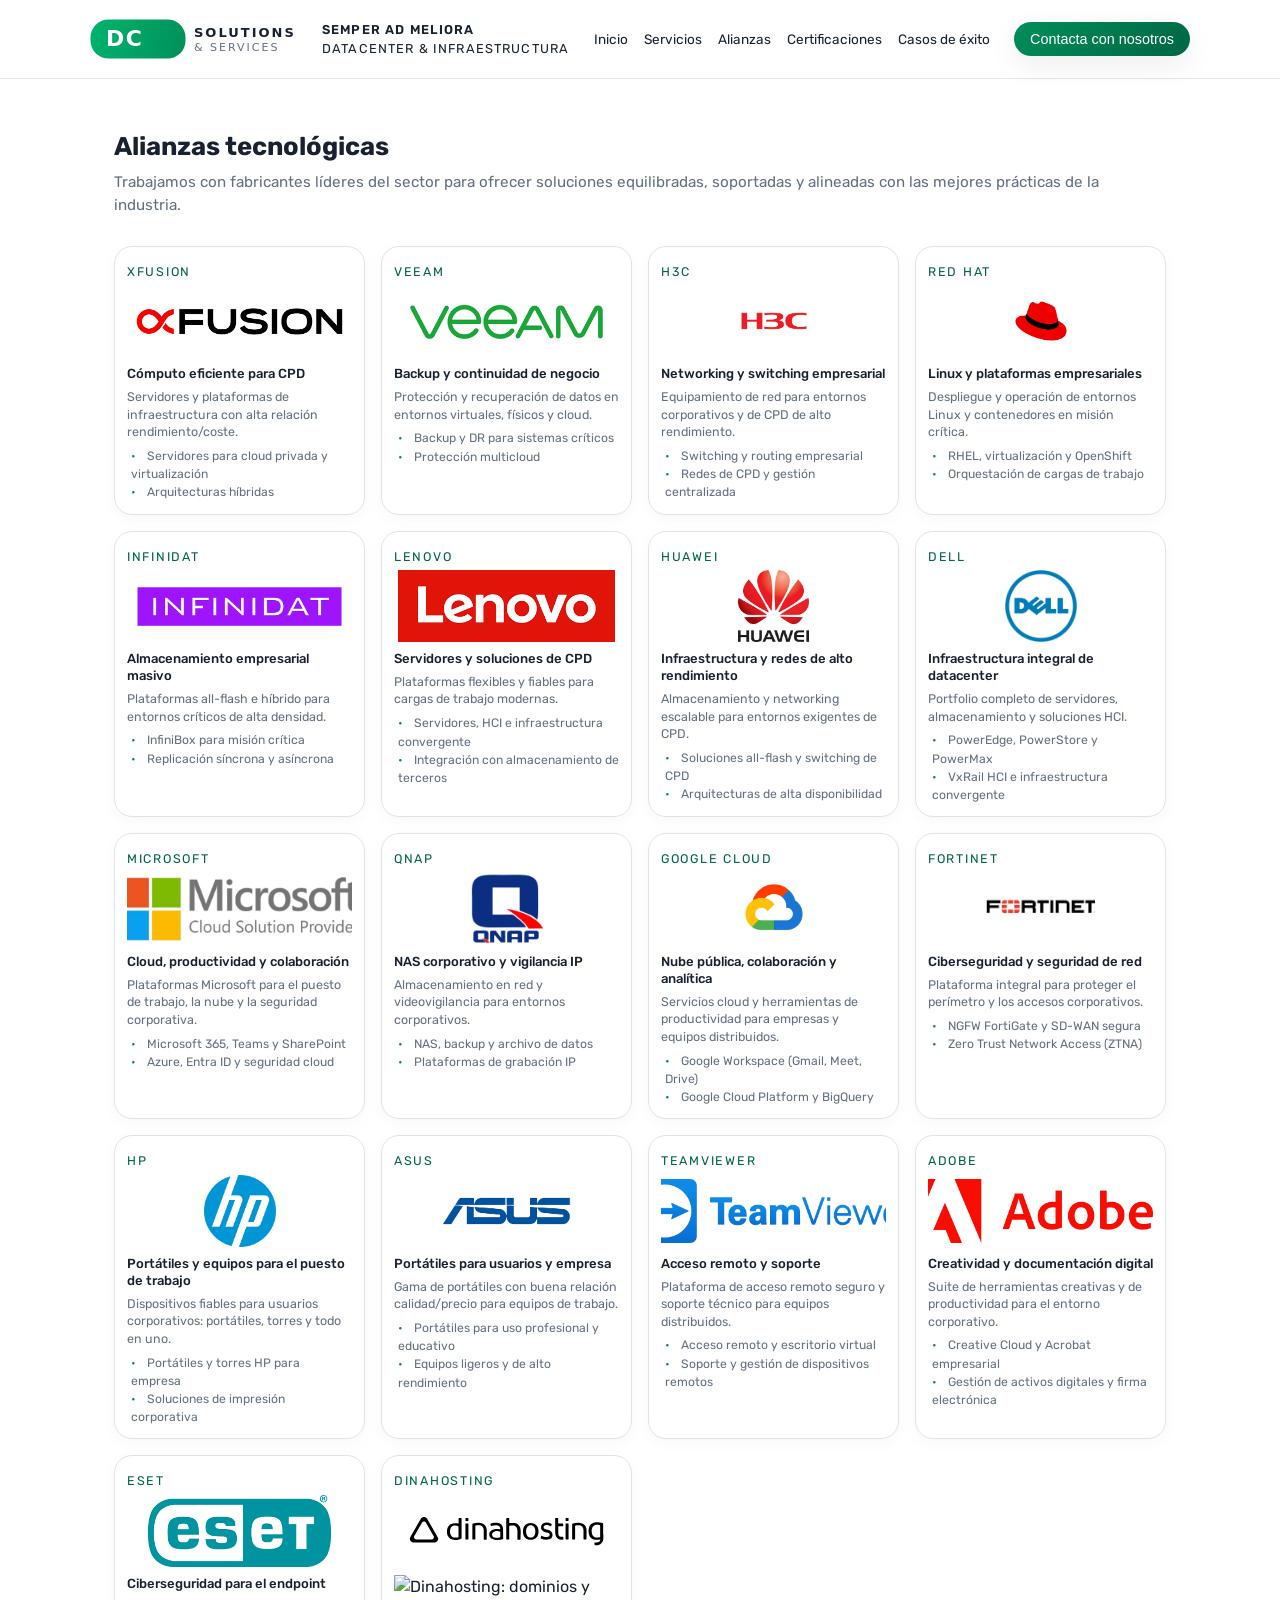
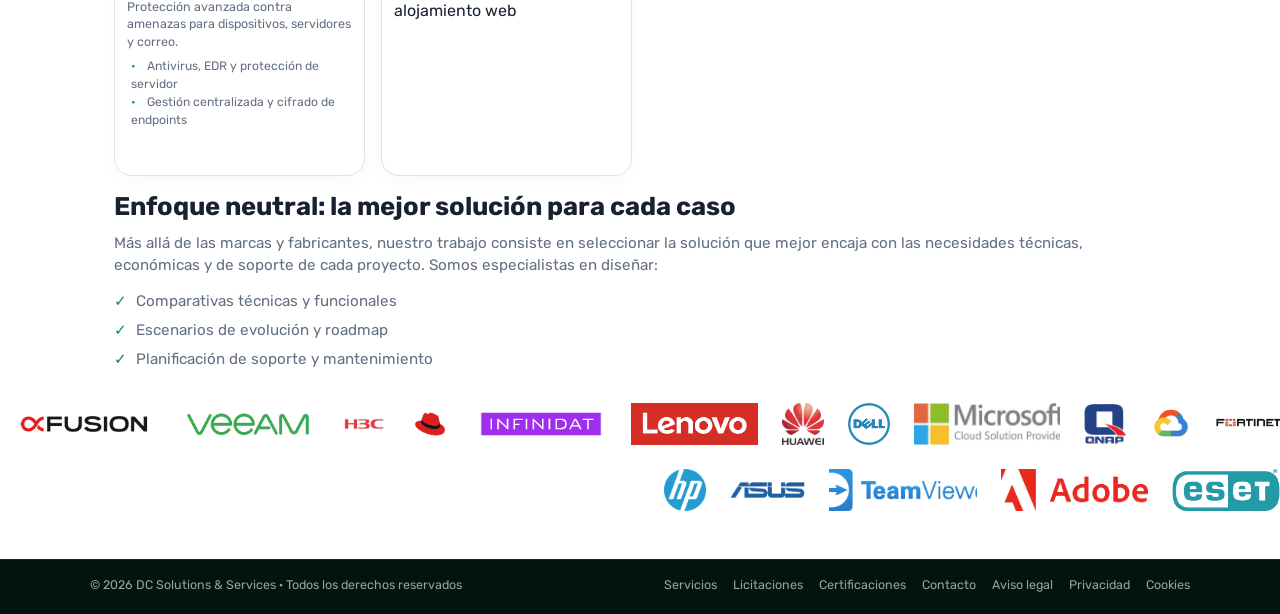
==== commit 1c8f3f6d: "dinahosting" ====
--- a/alianzas.html
+++ b/alianzas.html
@@ -299,6 +299,13 @@
               <li>Gestión centralizada y cifrado de endpoints</li>
             </ul>
           </article>
+          		  <article class="card card-sm">
+            <span class="card-tag">dinahosting</span>
+			<div class="alliance-logo-box-sm"><img loading="lazy" src="img/dinahosting.svg" alt="DINAHOSTING"></div>
+			<a href="https://dinahosting.com" onclick="window.location.href='https://dinahosting.com/?affref=6A8723F380922';return false;">
+            <img src="https://dinahosting.com/imaxes/banners-afiliados/300x250_banner-afiliados_v02.jpg" alt="Dinahosting: dominios y alojamiento web" width="300" height="250" border="0">
+        </a>
+          </article>
 
         </div>
 
